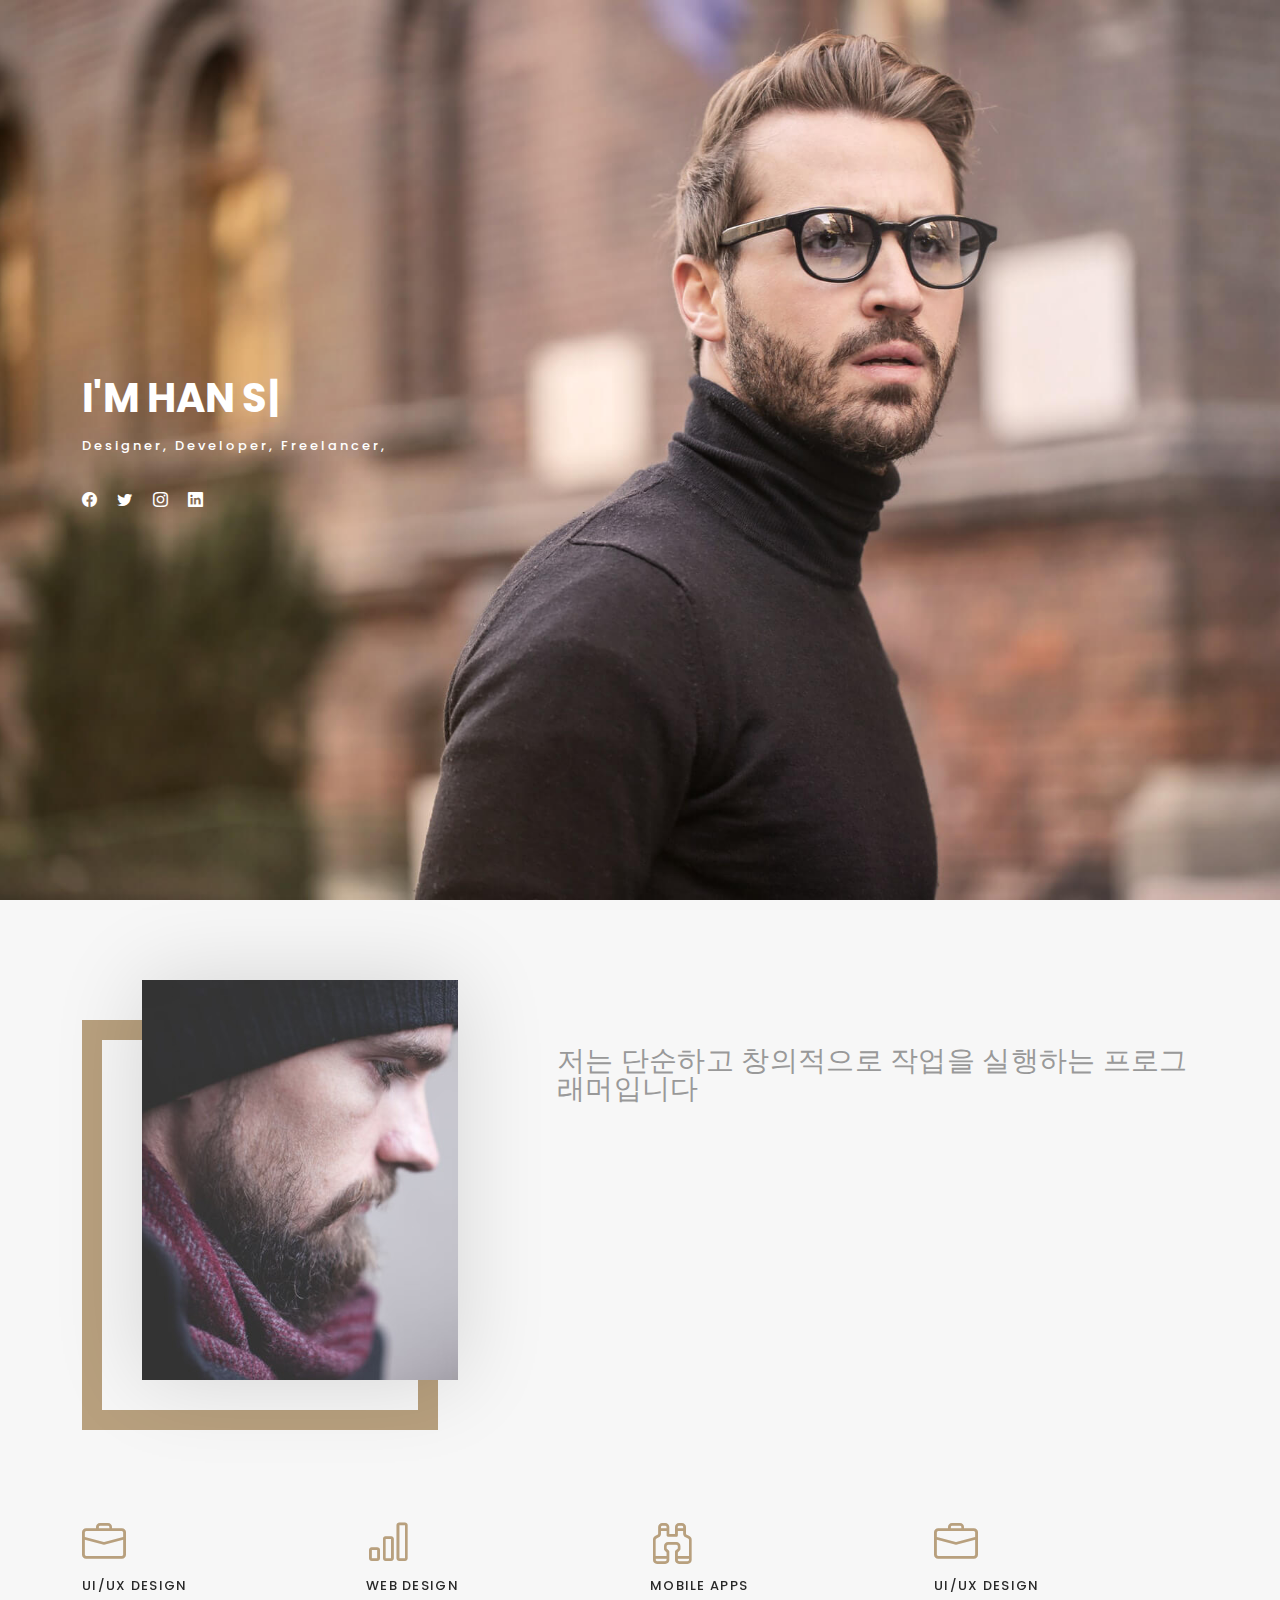
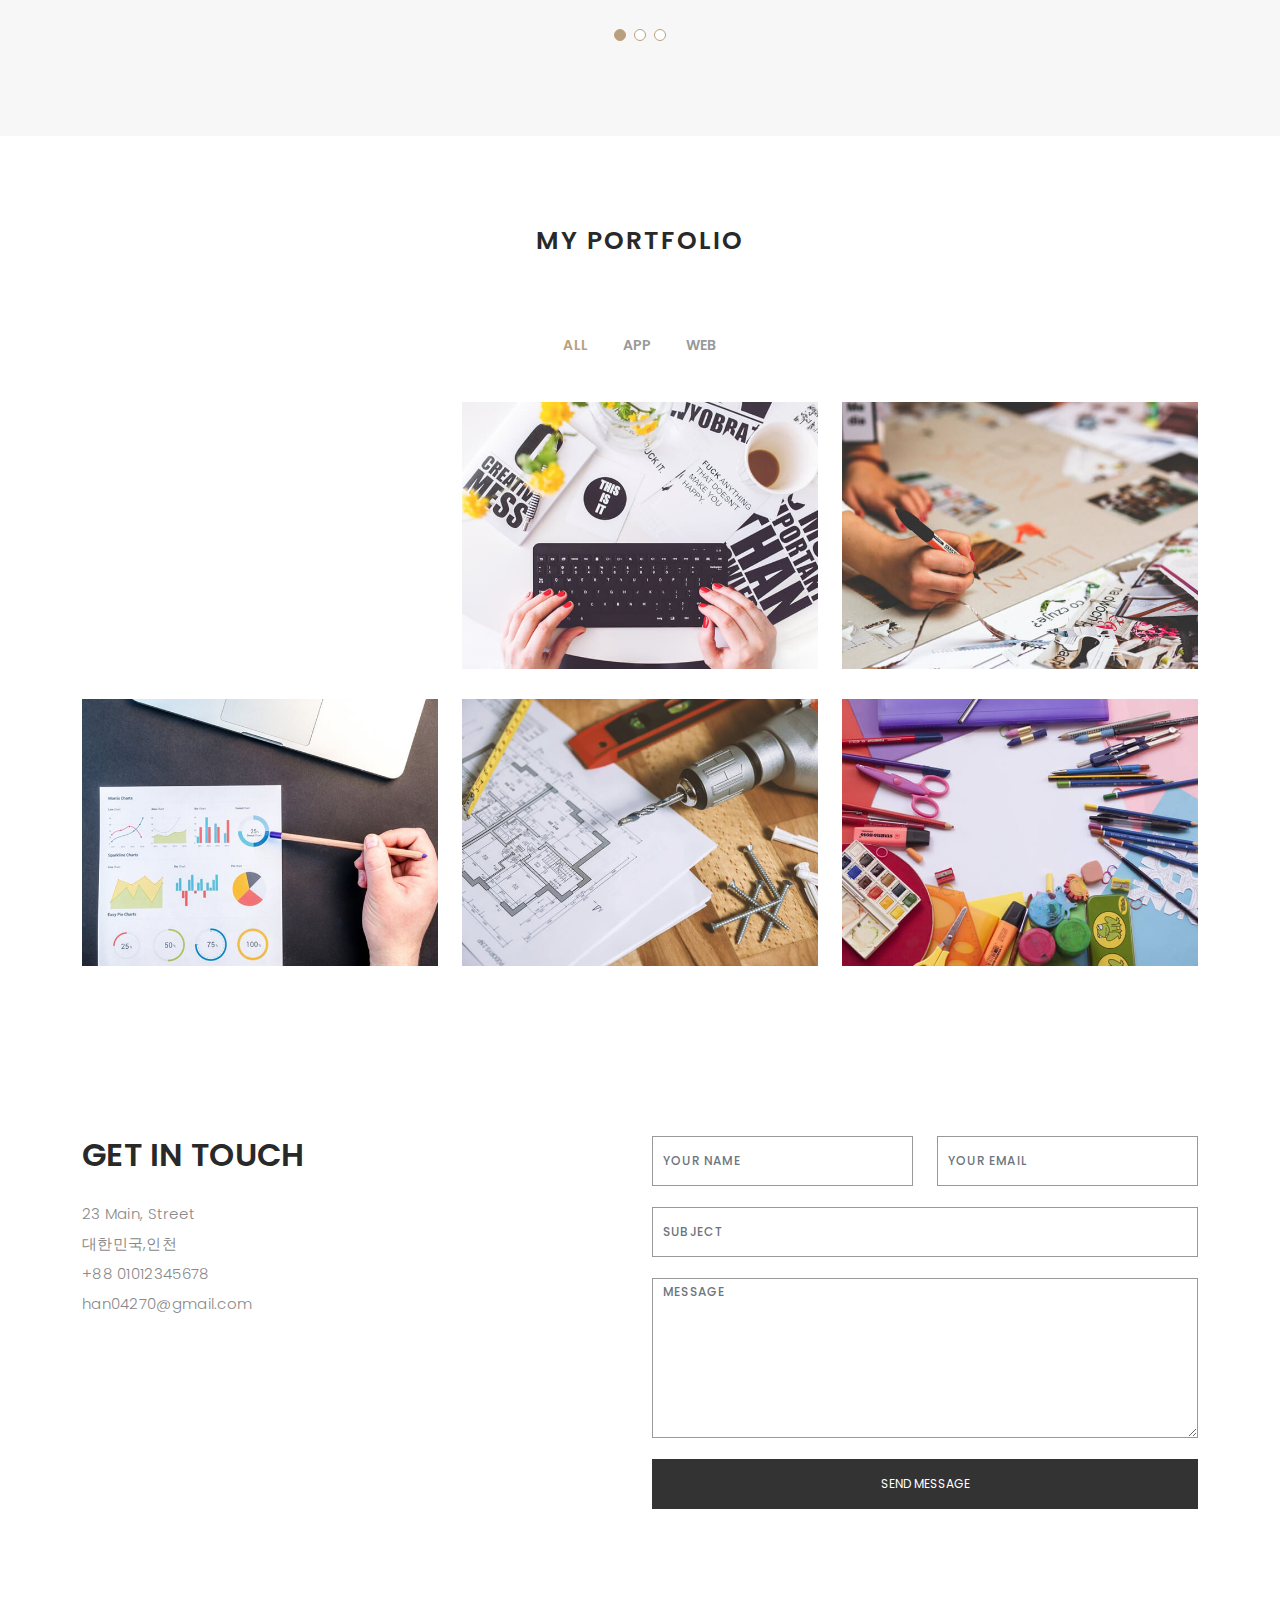
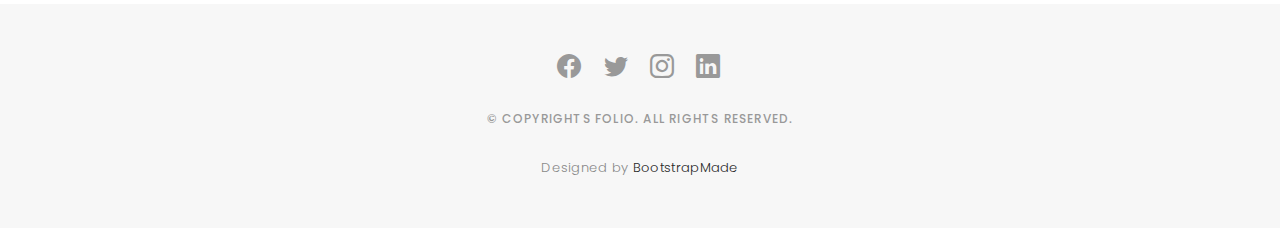
==== index.html @ b5db4516 "0512" ====
<!DOCTYPE html>
<html lang="en">

<head>
  <meta charset="utf-8">
  <meta content="width=device-width, initial-scale=1.0" name="viewport">

  <title>Folio Bootstrap Template - Index</title>
  <meta content="" name="description">
  <meta content="" name="keywords">

  <!-- Favicons -->
  <link href="assets/img/favicon.png" rel="icon">
  <link href="assets/img/apple-touch-icon.png" rel="apple-touch-icon">

  <!-- Google Fonts -->
  <link href="https://fonts.googleapis.com/css?family=Poppins:300,300i,400,400i,500,500i,600,600i,700,700i|Playfair+Display:400,400i,500,500i,600,600i,700,700i,900,900i" rel="stylesheet">

  <!-- Vendor CSS Files -->
  <link href="assets/vendor/bootstrap/css/bootstrap.min.css" rel="stylesheet">
  <link href="assets/vendor/bootstrap-icons/bootstrap-icons.css" rel="stylesheet">
  <link href="assets/vendor/boxicons/css/boxicons.min.css" rel="stylesheet">
  <link href="assets/vendor/glightbox/css/glightbox.min.css" rel="stylesheet">
  <link href="assets/vendor/swiper/swiper-bundle.min.css" rel="stylesheet">

  <!-- Template Main CSS File -->
  <link href="assets/css/style.css" rel="stylesheet">

  <!-- =======================================================
  * Template Name: Folio - v4.7.0
  * Template URL: https://bootstrapmade.com/folio-bootstrap-portfolio-template/
  * Author: BootstrapMade.com
  * License: https://bootstrapmade.com/license/
  ======================================================== -->
</head>

<body>

  <!-- ======= Header ======= -->
  <header id="header" class="fixed-top ">
    <div class="container d-flex align-items-center justify-content-between">

      <a href="index.html" class="logo"><img src="assets/img/logo.png" alt="" class="img-fluid"></a>
      <!-- Uncomment below if you prefer to use an text logo -->
      <!-- <h1 class="logo"><a href="index.html">Folio</a></h1> -->

      <nav id="navbar" class="navbar">
        <ul>
          <li><a class="nav-link scrollto active" href="#hero">Home</a></li>
          <li><a class="nav-link scrollto" href="#about">About</a></li>
          <li><a class="nav-link  scrollto" href="#portfolio">Portfolio</a></li>
          <li class="dropdown"><a href="#"><span>Drop Down</span> <i class="bi bi-chevron-down"></i></a>
            <ul>
              <li><a href="#">Drop Down 1</a></li>
              <li class="dropdown"><a href="#"><span>Deep Drop Down</span> <i class="bi bi-chevron-right"></i></a>
                <ul>
                  <li><a href="#">Deep Drop Down 1</a></li>
                  <li><a href="#">Deep Drop Down 2</a></li>
                  <li><a href="#">Deep Drop Down 3</a></li>
                  <li><a href="#">Deep Drop Down 4</a></li>
                  <li><a href="#">Deep Drop Down 5</a></li>
                </ul>
              </li>
              <li><a href="#">Drop Down 2</a></li>
              <li><a href="#">Drop Down 3</a></li>
              <li><a href="#">Drop Down 4</a></li>
            </ul>
          </li>
          <li><a class="nav-link scrollto" href="#contact">Contact</a></li>
        </ul>
        <i class="bi bi-list mobile-nav-toggle"></i>
      </nav><!-- .navbar -->

    </div>
  </header><!-- End Header -->

  <!-- ======= Hero Section ======= -->
  <div id="hero" class="home">

    <div class="container">
      <div class="hero-content">
        <h1>I'm <span class="typed" data-typed-items="Han SeungJin, Designer, Developer, Freelancer,"></span></h1>
        <p>Designer, Developer, Freelancer,</p>

        <ul class="list-unstyled list-social">
          <li><a href="#"><i class="bi bi-facebook"></i></a></li>
          <li><a href="#"><i class="bi bi-twitter"></i></a></li>
          <li><a href="#"><i class="bi bi-instagram"></i></a></li>
          <li><a href="#"><i class="bi bi-linkedin"></i></a></li>
        </ul>
      </div>
    </div>
  </div><!-- End Hero -->

  <main id="main">

    <!-- ======= About Section ======= -->
    <div id="about" class="paddsection">
      <div class="container">
        <div class="row justify-content-between">

          <div class="col-lg-4 ">
            <div class="div-img-bg">
              <div class="about-img">
                <img src="assets/img/me.jpg" class="img-responsive" alt="me">
              </div>
            </div>
          </div>

          <div class="col-lg-7">
            <div class="about-descr">

              <p class="p-heading">저는 단순하고 창의적으로 작업을 실행하는 프로그래머입니다 </p>


            </div>

          </div>
        </div>
      </div>
    </div><!-- End About Section -->

    <!-- ======= Services Section ======= -->
    <div id="services">
      <div class="container">

        <div class="services-slider swiper" data-aos="fade-up" data-aos-delay="100">
          <div class="swiper-wrapper">

            <div class="swiper-slide">
              <div class="services-block">
                <i class="bi bi-briefcase"></i>
                <span>UI/UX DESIGN</span>
                <p class="separator"></p>
              </div>
            </div><!-- End testimonial item -->

            <div class="swiper-slide">
              <div class="services-block">
                <i class="bi bi-bar-chart"></i>
                <span>WEB DESIGN</span>
                <p class="separator"> </p>
              </div>
            </div><!-- End testimonial item -->

            <div class="swiper-slide">
              <div class="services-block">
                <i class="bi bi-binoculars"></i>
                <span>MOBILE APPS</span>
                <p class="separator"></p>
              </div>
            </div><!-- End testimonial item -->

          </div>
          <div class="swiper-pagination"></div>
        </div>

      </div>

    </div><!-- End Services Section -->

    <!-- ======= Portfolio Section ======= -->
    <div id="portfolio" class="paddsection">

      <div class="container">
        <div class="section-title text-center">
          <h2>My Portfolio</h2>
        </div>
      </div>

      <div class="container">

        <div class="row">
          <div class="col-lg-12 d-flex justify-content-center">
            <ul id="portfolio-flters">
              <li data-filter="*" class="filter-active">All</li>
              <li data-filter=".filter-app">App</li>
              <li data-filter=".filter-web">Web</li>
            </ul>
          </div>
        </div>

        <div class="row portfolio-container">

          <div class="col-lg-4 col-md-6 portfolio-item filter-app">
            <img src="assets/img/portfolio/p" class="img-fluid" alt="">
            <div class="portfolio-info">
              <h4>App 1</h4>
              <p>App</p>
              <a href="assets/img/portfolio/portfolio-1.jpg" data-gallery="portfolioGallery" class="portfolio-lightbox preview-link" title="App 1"><i class="bx bx-plus"></i></a>
              <a href="portfolio-details.html" class="details-link" title="More Details"><i class="bx bx-link"></i></a>
            </div>
          </div>

          <div class="col-lg-4 col-md-6 portfolio-item filter-web">
            <img src="assets/img/portfolio/portfolio-2.jpg" class="img-fluid" alt="">
            <div class="portfolio-info">
              <h4>Web 3</h4>
              <p>Web</p>
              <a href="assets/img/portfolio/portfolio-2.jpg" data-gallery="portfolioGallery" class="portfolio-lightbox preview-link" title="Web 3"><i class="bx bx-plus"></i></a>
              <a href="portfolio-details.html" class="details-link" title="More Details"><i class="bx bx-link"></i></a>
            </div>
          </div>

          <div class="col-lg-4 col-md-6 portfolio-item filter-app">
            <img src="assets/img/portfolio/portfolio-3.jpg" class="img-fluid" alt="">
            <div class="portfolio-info">
              <h4>App 2</h4>
              <p>App</p>
              <a href="assets/img/portfolio/portfolio-3.jpg" data-gallery="portfolioGallery" class="portfolio-lightbox preview-link" title="App 2"><i class="bx bx-plus"></i></a>
              <a href="portfolio-details.html" class="details-link" title="More Details"><i class="bx bx-link"></i></a>
            </div>
          </div>

          <div class="col-lg-4 col-md-6 portfolio-item filter-card">
            <img src="assets/img/portfolio/portfolio-4.jpg" class="img-fluid" alt="">
            <div class="portfolio-info">
              <h4>Card 2</h4>
              <p>Card</p>
              <a href="assets/img/portfolio/portfolio-4.jpg" data-gallery="portfolioGallery" class="portfolio-lightbox preview-link" title="Card 2"><i class="bx bx-plus"></i></a>
              <a href="portfolio-details.html" class="details-link" title="More Details"><i class="bx bx-link"></i></a>
            </div>
          </div>

          <div class="col-lg-4 col-md-6 portfolio-item filter-web">
            <img src="assets/img/portfolio/portfolio-5.jpg" class="img-fluid" alt="">
            <div class="portfolio-info">
              <h4>Web 2</h4>
              <p>Web</p>
              <a href="assets/img/portfolio/portfolio-5.jpg" data-gallery="portfolioGallery" class="portfolio-lightbox preview-link" title="Web 2"><i class="bx bx-plus"></i></a>
              <a href="portfolio-details.html" class="details-link" title="More Details"><i class="bx bx-link"></i></a>
            </div>
          </div>

          <div class="col-lg-4 col-md-6 portfolio-item filter-app">
            <img src="assets/img/portfolio/portfolio-6.jpg" class="img-fluid" alt="">
            <div class="portfolio-info">
              <h4>App 3</h4>
              <p>App</p>
              <a href="assets/img/portfolio/portfolio-6.jpg" data-gallery="portfolioGallery" class="portfolio-lightbox preview-link" title="App 3"><i class="bx bx-plus"></i></a>
              <a href="portfolio-details.html" class="details-link" title="More Details"><i class="bx bx-link"></i></a>
            </div>
          </div>

        </div>

      </div>

    </div><!-- End Portfolio Section -->
    <!-- ======= Contact Section ======= -->
    <div id="contact" class="paddsection">
      <div class="container">
        <div class="contact-block1">
          <div class="row">

            <div class="col-lg-6">
              <div class="contact-contact">

                <h2 class="mb-30">GET IN TOUCH</h2>

                <ul class="contact-details">
                  <li><span>23 Main, Street</span></li>
                  <li><span>대한민국,인천</span></li>
                  <li><span>+88 01012345678</span></li>
                  <li><span>han04270@gmail.com</span></li>
                </ul>

              </div>
            </div>

            <div class="col-lg-6">
              <form action="forms/contact.php" method="post" role="form" class="php-email-form">
                <div class="row gy-3">

                  <div class="col-lg-6">
                    <div class="form-group contact-block1">
                      <input type="text" name="name" class="form-control" id="name" placeholder="Your Name" required>
                    </div>
                  </div>

                  <div class="col-lg-6">
                    <div class="form-group">
                      <input type="email" class="form-control" name="email" id="email" placeholder="Your Email" required>
                    </div>
                  </div>

                  <div class="col-lg-12">
                    <div class="form-group">
                      <input type="text" class="form-control" name="subject" id="subject" placeholder="Subject" required>
                    </div>
                  </div>

                  <div class="col-lg-12">
                    <div class="form-group">
                      <textarea class="form-control" name="message" placeholder="Message" required></textarea>
                    </div>
                  </div>

                  <div class="col-lg-12">
                    <div class="loading">Loading</div>
                    <div class="error-message"></div>
                    <div class="sent-message">Your message has been sent. Thank you!</div>
                  </div>

                  <div class="mt-0">
                    <input type="submit" class="btn btn-defeault btn-send" value="Send message">
                  </div>

                </div>
              </form>
            </div>
          </div>
        </div>
      </div>
    </div><!-- End Contact Section -->

  </main><!-- End #main -->

  <!-- ======= Footer ======= -->
  <div id="footer" class="text-center">
    <div class="container">
      <div class="socials-media text-center">

        <ul class="list-unstyled">
          <li><a href="#"><i class="bi bi-facebook"></i></a></li>
          <li><a href="#"><i class="bi bi-twitter"></i></a></li>
          <li><a href="#"><i class="bi bi-instagram"></i></a></li>
          <li><a href="#"><i class="bi bi-linkedin"></i></a></li>
        </ul>

      </div>

      <p>&copy; Copyrights Folio. All rights reserved.</p>

      <div class="credits">
        <!--
        All the links in the footer should remain intact.
        You can delete the links only if you purchased the pro version.
        Licensing information: https://bootstrapmade.com/license/
        Purchase the pro version with working PHP/AJAX contact form: https://bootstrapmade.com/buy/?theme=Folio
      -->
        Designed by <a href="https://bootstrapmade.com/">BootstrapMade</a>
      </div>

    </div>
  </div><!-- End Footer -->

  <a href="#" class="back-to-top d-flex align-items-center justify-content-center"><i class="bi bi-arrow-up-short"></i></a>

  <!-- Vendor JS Files -->
  <script src="assets/vendor/bootstrap/js/bootstrap.bundle.min.js"></script>
  <script src="assets/vendor/glightbox/js/glightbox.min.js"></script>
  <script src="assets/vendor/isotope-layout/isotope.pkgd.min.js"></script>
  <script src="assets/vendor/swiper/swiper-bundle.min.js"></script>
  <script src="assets/vendor/typed.js/typed.min.js"></script>
  <script src="assets/vendor/php-email-form/validate.js"></script>

  <!-- Template Main JS File -->
  <script src="assets/js/main.js"></script>

</body>

</html>
---- assets/css/style.css ----
/**
* Template Name: Folio - v4.7.0
* Template URL: https://bootstrapmade.com/folio-bootstrap-portfolio-template/
* Author: BootstrapMade.com
* License: https://bootstrapmade.com/license/
*/

/*--------------------------------------------------------------
# General
--------------------------------------------------------------*/
body {
  background: #ffffff;
  color: #898989;
  font-family: "Poppins", helvetica;
  font-size: 15px;
  font-weight: 300;
  line-height: 20px;
  letter-spacing: 0.02em;
  overflow-x: hidden;
  margin: 0 auto;
  padding: 0;
  box-sizing: border-box;
}

h1, h2, h3, h4, h5, h6 {
  margin: 0;
}

h2 {
  color: #292929;
  font-weight: 600;
}

h4 {
  color: #292929;
  font-size: 14px;
  font-weight: 600;
}

a {
  color: #292929;
  text-decoration: none !important;
  transition: all 0.5s ease-in-out 0s;
}

a:hover {
  transition: all 0.5s ease-in-out 0s;
}

p {
  margin: 25px 0;
  padding: 0;
  font-size: 15px;
  color: #999999;
  line-height: 28px;
}

::-moz-selection {
  background: #b8a07e;
  color: #fff;
}

::selection {
  background: #b8a07e;
  color: #fff;
}

.btn {
  background: #333;
  border: medium none;
  border-radius: 0;
  color: #fff;
  font-size: 12px;
  height: 50px;
  line-height: 50px;
  padding: 0 30px;
  text-transform: uppercase;
}

.btn:hover, .btn:focus {
  color: #fff;
}

.padDiv {
  padding: 30px 20px;
}

.section-title {
  margin-bottom: 70px;
}

.section-title h2 {
  font-size: 25px;
  letter-spacing: 2px;
  text-transform: uppercase;
}

.form-control {
  background-color: transparent;
  border: 1px solid #999;
  border-radius: 0;
  color: #999999;
  font-size: 12px;
  font-weight: 500;
  height: 50px;
  letter-spacing: 0.1em;
  padding-left: 10px;
  margin: 0 0 25px 0;
  line-height: 14px;
  text-transform: uppercase;
}

.form-control:focus {
  box-shadow: none;
  outline: 0 none;
}

.paddsection {
  padding-top: 90px;
  padding-bottom: 90px;
}

.paddsections {
  padding-top: 90px;
  padding-bottom: 90px !important;
}

.hvr-shutter-in-horizontal::before {
  background: #333;
}

.hvr-shutter-in-horizontal:hover {
  background: #b8a07e;
}

.mb-30 {
  margin-bottom: 30px;
}

.main-content {
  padding-top: 140px;
}

/*--------------------------------------------------------------
# Back to top button
--------------------------------------------------------------*/
.back-to-top {
  position: fixed;
  visibility: hidden;
  opacity: 0;
  right: 15px;
  bottom: 15px;
  z-index: 996;
  background: #b8a07e;
  width: 40px;
  height: 40px;
  border-radius: 4px;
  transition: all 0.4s;
}
.back-to-top i {
  font-size: 28px;
  color: #fff;
  line-height: 0;
}
.back-to-top:hover {
  background: #c6b398;
  color: #fff;
}
.back-to-top.active {
  visibility: visible;
  opacity: 1;
}

/*--------------------------------------------------------------
# Header
--------------------------------------------------------------*/
#header {
  transition: all 0.5s;
  z-index: 997;
  padding: 15px 0;
  background-color: #fff;
  top: -100%;
  box-shadow: 0px 2px 25px rgba(0, 0, 0, 0.08);
}
#header.header-scrolled, #header.header-inner-pages {
  top: 0;
}
#header .logo {
  font-size: 30px;
  margin: 0;
  padding: 0;
  line-height: 1;
  font-weight: 600;
  letter-spacing: 1px;
  font-family: "Playfair Display", sans-serif;
  font-style: italic;
}
#header .logo a {
  color: #898989;
}
#header .logo img {
  max-height: 40px;
}
@media (max-width: 992px) {
  #header {
    border: 0;
  }
}

/*--------------------------------------------------------------
# Navigation Menu
--------------------------------------------------------------*/
/**
* Desktop Navigation 
*/
.navbar {
  padding: 0;
}
.navbar ul {
  margin: 0;
  padding: 0;
  display: flex;
  list-style: none;
  align-items: center;
}
.navbar li {
  position: relative;
}
.navbar a, .navbar a:focus {
  display: flex;
  align-items: center;
  justify-content: space-between;
  padding: 10px 0 10px 30px;
  font-family: "Poppins", sans-serif;
  font-size: 14px;
  font-weight: 500;
  color: #7e7d7d;
  white-space: nowrap;
  transition: 0.3s;
}
.navbar a i, .navbar a:focus i {
  font-size: 12px;
  line-height: 0;
  margin-left: 5px;
}
.navbar a:hover, .navbar .active, .navbar .active:focus, .navbar li:hover > a {
  color: #b8a07e;
}
.navbar .dropdown ul {
  display: block;
  position: absolute;
  left: 30px;
  top: calc(100% + 30px);
  margin: 0;
  padding: 10px 0;
  z-index: 99;
  opacity: 0;
  visibility: hidden;
  background: #fff;
  box-shadow: 0px 0px 30px rgba(127, 137, 161, 0.25);
  transition: 0.3s;
}
.navbar .dropdown ul li {
  min-width: 200px;
}
.navbar .dropdown ul a {
  padding: 10px 20px;
  font-weight: 400;
}
.navbar .dropdown ul a i {
  font-size: 12px;
}
.navbar .dropdown ul a:hover, .navbar .dropdown ul .active:hover, .navbar .dropdown ul li:hover > a {
  color: #b8a07e;
}
.navbar .dropdown:hover > ul {
  opacity: 1;
  top: 100%;
  visibility: visible;
}
.navbar .dropdown .dropdown ul {
  top: 0;
  left: calc(100% - 30px);
  visibility: hidden;
}
.navbar .dropdown .dropdown:hover > ul {
  opacity: 1;
  top: 0;
  left: 100%;
  visibility: visible;
}
@media (max-width: 1366px) {
  .navbar .dropdown .dropdown ul {
    left: -90%;
  }
  .navbar .dropdown .dropdown:hover > ul {
    left: -100%;
  }
}

/**
* Mobile Navigation 
*/
.mobile-nav-toggle {
  color: #4b4a4a;
  font-size: 28px;
  cursor: pointer;
  display: none;
  line-height: 0;
  transition: 0.5s;
}
.mobile-nav-toggle.bi-x {
  color: #fff;
}

@media (max-width: 991px) {
  .mobile-nav-toggle {
    display: block;
  }

  .navbar ul {
    display: none;
  }
}
.navbar-mobile {
  position: fixed;
  overflow: hidden;
  top: 0;
  right: 0;
  left: 0;
  bottom: 0;
  background: rgba(49, 49, 49, 0.9);
  transition: 0.3s;
}
.navbar-mobile .mobile-nav-toggle {
  position: absolute;
  top: 15px;
  right: 15px;
}
.navbar-mobile ul {
  display: block;
  position: absolute;
  top: 55px;
  right: 15px;
  bottom: 15px;
  left: 15px;
  padding: 10px 0;
  border-radius: 10px;
  background-color: #fff;
  overflow-y: auto;
  transition: 0.3s;
}
.navbar-mobile a, .navbar-mobile a:focus {
  padding: 10px 20px;
  font-size: 15px;
  color: #4b4a4a;
}
.navbar-mobile a:hover, .navbar-mobile .active, .navbar-mobile li:hover > a {
  color: #b8a07e;
}
.navbar-mobile .getstarted, .navbar-mobile .getstarted:focus {
  margin: 15px;
}
.navbar-mobile .dropdown ul {
  position: static;
  display: none;
  margin: 10px 20px;
  padding: 10px 0;
  z-index: 99;
  opacity: 1;
  visibility: visible;
  background: #fff;
  box-shadow: 0px 0px 30px rgba(127, 137, 161, 0.25);
}
.navbar-mobile .dropdown ul li {
  min-width: 200px;
}
.navbar-mobile .dropdown ul a {
  padding: 10px 20px;
}
.navbar-mobile .dropdown ul a i {
  font-size: 12px;
}
.navbar-mobile .dropdown ul a:hover, .navbar-mobile .dropdown ul .active:hover, .navbar-mobile .dropdown ul li:hover > a {
  color: #b8a07e;
}
.navbar-mobile .dropdown > .dropdown-active {
  display: block;
}

/*--------------------------------------------------------------
# Hero
--------------------------------------------------------------*/
#hero {
  background: url("../img/home-bg.jpg") repeat scroll center center/cover;
  height: 100vh;
  width: 100%;
}

#hero .hero-content {
  height: 100vh;
  text-align: left;
  width: 100%;
  display: flex;
  justify-content: center;
  flex-direction: column;
}

.hero-content h1 {
  font-size: 40px;
  font-weight: 700;
  margin-bottom: 10px;
  text-transform: uppercase;
  color: #fff;
}

.hero-content p {
  font-size: 13px;
  letter-spacing: 3px;
  margin-top: 0;
  margin-bottom: 30px;
  text-transform: capitalize;
  color: #fff;
  font-weight: 500;
}

.hero-content .list-social li {
  float: left;
  margin-right: 20px;
}

.hero-content .list-social li i {
  color: #fff;
  font-size: 15px;
}

/*--------------------------------------------------------------
# Breadcrumbs
--------------------------------------------------------------*/
.breadcrumbs {
  padding: 120px 0 0 0;
  background-color: white;
  min-height: 40px;
}
@media (max-width: 992px) {
  .breadcrumbs {
    padding-top: 100px;
  }
}
.breadcrumbs h2 {
  font-size: 24px;
  font-weight: 300;
  margin: 0;
}
@media (max-width: 992px) {
  .breadcrumbs h2 {
    margin: 0 0 10px 0;
  }
}
.breadcrumbs ol {
  display: flex;
  flex-wrap: wrap;
  list-style: none;
  padding: 0;
  margin: 0;
  font-size: 14px;
}
.breadcrumbs ol li + li {
  padding-left: 10px;
}
.breadcrumbs ol li + li::before {
  display: inline-block;
  padding-right: 10px;
  color: #6c757d;
  content: "/";
}
@media (max-width: 768px) {
  .breadcrumbs .d-flex {
    display: block !important;
  }
  .breadcrumbs ol {
    display: block;
  }
  .breadcrumbs ol li {
    display: inline-block;
  }
}

/*-----------------------------------------------------------------------------------*/
/*  About
/*-----------------------------------------------------------------------------------*/
#about {
  width: 100%;
  height: auto;
  background: #f7f7f7;
  padding-top: 120px;
}

#about .div-img-bg {
  padding-bottom: 30px;
  border: 20px solid #b8a07e;
}

#about .div-img-bg .about-img img {
  width: 100%;
  box-shadow: 0px 0px 85px 0px rgba(0, 0, 0, 0.14);
  margin-top: -60px;
  margin-left: 40px;
  height: 400px;
  -o-object-fit: cover;
  object-fit: cover;
}

#about .about-descr .p-heading {
  font-family: "Playfair Display", serif;
  font-size: 28px;
  text-align: left;
}

#about .about-descr .separator {
  max-width: 80%;
  margin-bottom: 0;
  text-align: left;
}

/*--------------------------------------------------------------
# Services
--------------------------------------------------------------*/
#services {
  background: #f7f7f7;
  position: relative;
  padding-bottom: 80px;
}

.services-block span {
  margin: 10px 0;
  position: relative;
  font-size: 13px;
  color: #292929;
  letter-spacing: 0.1em;
  font-weight: 500;
  text-transform: uppercase;
  display: block;
}

.services-block .separator {
  margin: 0;
  font-size: 13px;
  line-height: 22px;
}

.services-block i {
  font-size: 44px;
  color: #b8a07e;
  line-height: 44px;
}

.services-slider .swiper-pagination {
  margin-top: 30px;
  position: relative;
}
.services-slider .swiper-pagination .swiper-pagination-bullet {
  width: 12px;
  height: 12px;
  background-color: #fff;
  opacity: 1;
  border: 1px solid #b8a07e;
}
.services-slider .swiper-pagination .swiper-pagination-bullet-active {
  background-color: #b8a07e;
}

/*--------------------------------------------------------------
# Portfolio
--------------------------------------------------------------*/
#portfolio {
  position: relative;
  padding-bottom: 50px;
}
#portfolio #portfolio-flters {
  padding: 0;
  margin: 0 auto 35px auto;
  list-style: none;
  text-align: center;
  border-radius: 50px;
  padding: 2px 15px;
}
#portfolio #portfolio-flters li {
  cursor: pointer;
  display: inline-block;
  padding: 10px 15px 8px 15px;
  font-size: 14px;
  font-weight: 600;
  line-height: 1;
  text-transform: uppercase;
  color: #999999;
  margin-bottom: 5px;
  transition: all 0.3s ease-in-out;
}
#portfolio #portfolio-flters li:hover, #portfolio #portfolio-flters li.filter-active {
  color: #b8a07e;
}
#portfolio #portfolio-flters li:last-child {
  margin-right: 0;
}
#portfolio .portfolio-item {
  margin-bottom: 30px;
}
#portfolio .portfolio-item .portfolio-info {
  opacity: 0;
  position: absolute;
  left: 30px;
  right: 30px;
  bottom: 0;
  z-index: 3;
  transition: all ease-in-out 0.3s;
  background: rgba(255, 255, 255, 0.9);
  padding: 15px;
}
#portfolio .portfolio-item .portfolio-info h4 {
  font-size: 18px;
  color: #666;
  font-weight: 600;
  margin-bottom: 10px;
}
#portfolio .portfolio-item .portfolio-info p {
  color: #999;
  font-size: 14px;
  margin: 0;
  padding: 0;
}
#portfolio .portfolio-item .portfolio-info .preview-link, #portfolio .portfolio-item .portfolio-info .details-link {
  position: absolute;
  right: 40px;
  font-size: 24px;
  top: calc(50% - 18px);
  color: #b8a07e;
}
#portfolio .portfolio-item .portfolio-info .preview-link:hover, #portfolio .portfolio-item .portfolio-info .details-link:hover {
  color: #cab89f;
}
#portfolio .portfolio-item .portfolio-info .details-link {
  right: 10px;
}
#portfolio .portfolio-item:hover .portfolio-info {
  opacity: 1;
  bottom: 20px;
}

/*--------------------------------------------------------------
# Portfolio Details
--------------------------------------------------------------*/
.portfolio-details {
  padding-top: 40px;
}
.portfolio-details .portfolio-details-slider img {
  width: 100%;
}
.portfolio-details .portfolio-details-slider .swiper-pagination {
  margin-top: 20px;
  position: relative;
}
.portfolio-details .portfolio-details-slider .swiper-pagination .swiper-pagination-bullet {
  width: 12px;
  height: 12px;
  background-color: #fff;
  opacity: 1;
  border: 1px solid #b8a07e;
}
.portfolio-details .portfolio-details-slider .swiper-pagination .swiper-pagination-bullet-active {
  background-color: #b8a07e;
}
.portfolio-details .portfolio-info {
  padding: 30px;
  box-shadow: 0px 0 30px rgba(75, 74, 74, 0.08);
}
.portfolio-details .portfolio-info h3 {
  font-size: 22px;
  font-weight: 700;
  margin-bottom: 20px;
  padding-bottom: 20px;
  border-bottom: 1px solid #eee;
}
.portfolio-details .portfolio-info ul {
  list-style: none;
  padding: 0;
  font-size: 15px;
}
.portfolio-details .portfolio-info ul li + li {
  margin-top: 10px;
}
.portfolio-details .portfolio-description {
  padding-top: 30px;
}
.portfolio-details .portfolio-description h2 {
  font-size: 26px;
  font-weight: 700;
  margin-bottom: 20px;
}
.portfolio-details .portfolio-description p {
  padding: 0;
}

/*--------------------------------------------------------------
# Journal
--------------------------------------------------------------*/
#journal, #journal-blog {
  height: auto;
  width: 100%;
  background: #f7f7f7;
  padding-bottom: 60px;
  position: relative;
}

#journal-blog {
  background: #fff;
  padding-bottom: 30px;
}

#journal .journal-block {
  display: inline-block;
  height: auto;
  width: 100%;
}

#journal .journal-block .journal-info {
  position: relative;
}

.journal-block .journal-info img {
  max-width: 100%;
}

.journal-block .journal-info .journal-txt {
  padding: 25px 0px;
  position: relative;
}

.journal-block .journal-info .journal-txt h4 a {
  display: block;
  font-size: 19px;
  line-height: 24px;
  margin: 0 0 13px 0;
  font-weight: 500;
  color: #292929;
  transition: all 0.5s ease-in-out 0s;
}

.journal-block .journal-info .journal-txt h4 a:hover {
  color: #b8a07e;
  transition: all 0.5s ease-in-out 0s;
}

.journal-block .journal-info .journal-txt p {
  margin: 0;
  font-size: 14px;
  line-height: 24px;
}

/*--------------------------------------------------------------
# Journal
--------------------------------------------------------------*/
#contact {
  height: auto;
  width: 100%;
}

.contact-details {
  list-style: none;
  margin: 0;
  padding: 0;
}

.contact-details li {
  padding-bottom: 10px;
}

#contact input, #contact textarea {
  width: 100%;
  margin-bottom: 5px;
}

#contact textarea {
  min-height: 160px;
}

.php-email-form .error-message {
  display: none;
  color: #fff;
  background: #ed3c0d;
  text-align: left;
  padding: 15px;
  margin-bottom: 15px;
  font-weight: 600;
}
.php-email-form .error-message br + br {
  margin-top: 25px;
}
.php-email-form .sent-message {
  display: none;
  color: #fff;
  background: #18d26e;
  text-align: center;
  padding: 15px;
  font-weight: 600;
  margin-bottom: 15px;
}
.php-email-form .loading {
  display: none;
  background: #fff;
  text-align: center;
  padding: 15px;
  margin-bottom: 15px;
}
.php-email-form .loading:before {
  content: "";
  display: inline-block;
  border-radius: 50%;
  width: 24px;
  height: 24px;
  margin: 0 10px -6px 0;
  border: 3px solid #18d26e;
  border-top-color: #eee;
  -webkit-animation: animate-loading 1s linear infinite;
  animation: animate-loading 1s linear infinite;
}

@-webkit-keyframes animate-loading {
  0% {
    transform: rotate(0deg);
  }
  100% {
    transform: rotate(360deg);
  }
}

@keyframes animate-loading {
  0% {
    transform: rotate(0deg);
  }
  100% {
    transform: rotate(360deg);
  }
}
/*--------------------------------------------------------------
# Blog
--------------------------------------------------------------*/
/*  Navbar fixd page */
.subpage-nav {
  display: block !important;
}

/*-----------------------------------------------------------------------------------*/
/*  /* Single page */
/*-----------------------------------------------------------------------------------*/
#journal-blog {
  padding-top: 140px;
}

/* main content */
.main-content {
  background: #f7f7f7;
}

.main-content .container-main {
  display: inline-block;
  width: 100%;
}

.main-content .container-main .block-main {
  margin-bottom: 30px;
  overflow: hidden;
}

.container-main .block-main .content-main {
  background: #fff none repeat scroll 0 0;
  display: inline-block;
  width: 100%;
}

.journal-txt h4 a {
  display: block;
  font-size: 19px;
  line-height: 24px;
  margin: 0 0 13px 0;
  font-weight: 500;
  color: #292929;
  transition: all 0.5s ease-in-out 0s;
}

.journal-txt h4 a:hover {
  color: #b8a07e;
  transition: all 0.5s ease-in-out 0s;
}

.post-meta ul li {
  font-size: 12px;
  font-weight: normal;
  margin-left: 8px;
  margin-right: 8px;
  text-transform: capitalize;
  display: inline-block;
  float: none;
}

.content-main .post-meta a {
  color: #a2a2a2;
  margin-left: 5px;
}

/* Commonts */
.comments {
  background: #fff;
}

.entry-comments h6 {
  margin-right: 10px;
  font-size: 13px;
  letter-spacing: 0.1em;
  font-weight: 500;
}

.entry-comments-item {
  margin-top: 40px;
  padding-bottom: 40px;
  border-bottom: 1px solid #f2f2f2;
}

.entry-comments-avatar {
  position: absolute;
  display: block;
  border-radius: 50%;
  width: 60px;
  height: 60px;
}

.entry-comments-body {
  padding-left: 86px;
}

.entry-comments-author {
  margin-right: 10px;
  font-size: 13px;
  color: #292929;
  letter-spacing: 0.1em;
  font-weight: 500;
}

.rep {
  font-size: 13px;
  color: #292929;
  letter-spacing: 0.1em;
  font-weight: 500;
  text-transform: capitalize;
}

.entry-comments span a {
  font-size: 13px;
  color: #999;
}

.entry-comments-reply {
  padding-left: 10%;
}

/* Commonts form */
.cmt {
  background: #fff;
}

blockquote {
  padding: 40px;
  background-color: #f2f2f2;
  margin: 30px 0;
  border: none;
  border-left: 4px solid #b8a07e;
}

/*--------------------------------------------------------------
# Footer
--------------------------------------------------------------*/
#footer {
  background: #f7f7f7;
  padding-top: 50px;
  padding-bottom: 50px;
}

#footer .socials-media {
  width: 100%;
}

#footer .socials-media ul {
  display: inline-block;
  float: none;
  margin: 0 0 20px 0;
}

#footer .socials-media ul li {
  float: left;
  margin-left: 10px;
  margin-right: 10px;
}

#footer .socials-media ul li a {
  font-size: 24px;
  color: #999;
  letter-spacing: 0.1em;
  font-weight: 500;
  background: transparent;
  text-transform: uppercase;
  transition: all 0.5s ease-in-out 0s;
}

#footer .socials-media ul li a:hover {
  color: #b8a07e;
  transition: all 0.5s ease-in-out 0s;
}

#footer p {
  font-size: 12px;
  letter-spacing: 0.1em;
  font-weight: 500;
  margin-top: 0;
  text-transform: uppercase;
}

.credits {
  font-size: 13px;
}

/** Width between 1200x to 0
 *  ~~~~~~~~~~~~~~~~~~~~~~~~~~~~~~~~~~~~
 */
/** Width between 992px to 1199px
 *  ~~~~~~~~~~~~~~~~~~~~~~~~~~~~~~~~~~~~
 */
/** Width between 768px to 991px
 *  ~~~~~~~~~~~~~~~~~~~~~~~~~~~~~~~~~~~~
 */
@media (min-width: 768px) and (max-width: 991px) {
  /* Navbar */
  nav {
    padding: 10px 15px;
  }

  .nav-menu {
    margin-top: 40px;
    display: none;
    float: none;
    width: 100%;
  }

  .nav-menu li {
    float: none;
    width: 100%;
    text-align: center;
    border-top: 1px solid #f7f7f7;
    line-height: 45px;
    margin-left: 0;
    padding-top: 10px;
    padding-bottom: 10px;
  }

  .responsive {
    float: right;
    padding-top: 15px;
    display: block;
  }

  /* About */
  .head-info .header-content .cmaster h1 {
    font-size: 32px;
  }

  #about .div-img-bg {
    padding: 0;
  }

  #about .div-img-bg .about-img img {
    margin-top: 0%;
    margin-left: calc(0% - 0px);
  }

  #about .about-descr .p-heading {
    font-size: 20px;
  }

  #about .about-descr .separator {
    max-width: 100%;
    margin-bottom: 0;
  }

  /* portfolio */
  #portfolio .portfolio-list .nav li {
    float: none;
    margin: 20px;
    display: inline-block;
  }

  /* journal */
  #journal .journal-block .journal-info {
    margin-bottom: 30px;
  }

  /* Contact */
  .contact-contact {
    margin-bottom: 30px;
  }

  /* Footer */
  #footer .socials-media ul li {
    margin-right: 0;
    margin-left: 0;
    float: none;
    display: inline-block;
  }
}
/** Width between 767px to 0
 *  ~~~~~~~~~~~~~~~~~~~~~~~~~~~~~~~~~~~~
 */
@media (max-width: 767px) {
  /* Navbar */
  nav {
    padding: 20px 15px;
  }

  .nav-menu {
    margin-top: 40px;
    display: none;
    float: none;
    width: 100%;
  }

  .nav-menu li {
    float: none;
    width: 100%;
    text-align: center;
    border-top: 1px solid #f7f7f7;
    line-height: 45px;
    margin-left: 0;
    padding-top: 10px;
    padding-bottom: 10px;
  }

  .responsive {
    float: right;
    padding-top: 15px;
    display: block;
  }

  /* About */
  .head-info .header-content h1 {
    font-size: 32px;
  }

  #about .div-img-bg {
    padding: 0;
  }

  #about .div-img-bg .about-img img {
    margin-top: 0%;
    margin-left: calc(0% - 0px);
  }

  #about .about-descr .p-heading {
    font-size: 20px;
  }

  #about .about-descr .separator {
    max-width: 100%;
    margin-bottom: 0;
  }

  /* portfolio */
  #portfolio .portfolio-list .nav li {
    float: none;
    margin: 20px;
    display: inline-block;
  }

  /* journal */
  #journal .journal-block .journal-info {
    margin-bottom: 30px;
  }

  /* Contact */
  .contact-contact {
    margin-bottom: 30px;
  }

  /* Footer */
  #footer .socials-media ul li {
    margin-right: 0;
    margin-left: 0;
    float: none;
    display: inline-block;
  }
}
/** Width between 600px to 0
 *  ~~~~~~~~~~~~~~~~~~~~~~~~~~~~~~~~~~~~
 */
@media (max-width: 600px) {
  /* Navbar */
  nav {
    padding: 20px 15px;
  }

  .nav-menu {
    margin-top: 40px;
    display: none;
    float: none;
    width: 100%;
  }

  .nav-menu li {
    float: none;
    width: 100%;
    text-align: center;
    border-top: 1px solid #f7f7f7;
    line-height: 45px;
    margin-left: 0;
    padding-top: 10px;
    padding-bottom: 10px;
  }

  .responsive {
    float: right;
    padding-top: 15px;
    display: block;
  }

  /* About */
  .head-info .header-content h1 {
    font-size: 32px;
  }

  #about .div-img-bg {
    padding: 0;
  }

  #about .div-img-bg .about-img img {
    margin-top: 0%;
    margin-left: calc(0% - 0px);
  }

  #about .about-descr .p-heading {
    font-size: 20px;
  }

  #about .about-descr .separator {
    max-width: 100%;
    margin-bottom: 0;
  }

  /* portfolio */
  #portfolio .portfolio-list .nav li {
    float: none;
    margin: 10px;
    display: inline-block;
  }

  /* journal */
  #journal .journal-block .journal-info {
    margin-bottom: 30px;
  }

  /* Contact */
  .contact-contact {
    margin-bottom: 30px;
  }

  /* Footer */
  #footer .socials-media ul li {
    margin-right: 0;
    margin-left: 0;
    float: none;
    display: inline-block;
  }
}
/** Width between 480px to 0
 *  ~~~~~~~~~~~~~~~~~~~~~~~~~~~~~~~~~~~~
 */
@media (max-width: 480px) {
  /* Navbar */
  nav {
    padding: 20px 15px;
  }

  .nav-menu {
    margin-top: 40px;
    display: none;
    float: none;
    width: 100%;
  }

  .nav-menu li {
    float: none;
    width: 100%;
    text-align: center;
    border-top: 1px solid #f7f7f7;
    line-height: 45px;
    margin-left: 0;
    padding-top: 10px;
    padding-bottom: 10px;
  }

  .responsive {
    float: right;
    padding-top: 15px;
    display: block;
  }

  /* About */
  .head-info .header-content h1 {
    font-size: 32px;
  }

  #about .div-img-bg {
    padding: 0;
  }

  #about .div-img-bg .about-img img {
    margin-top: 0%;
    margin-left: calc(0% - 0px);
  }

  #about .about-descr .p-heading {
    font-size: 20px;
  }

  #about .about-descr .separator {
    max-width: 100%;
    margin-bottom: 0;
  }

  /* portfolio */
  #portfolio .portfolio-list .nav li {
    float: none;
    margin: 20px;
  }

  /* journal */
  #journal .journal-block .journal-info {
    margin-bottom: 30px;
  }

  /* Contact */
  .contact-contact {
    margin-bottom: 30px;
  }

  /* Footer */
  #footer .socials-media ul li {
    margin-right: 0;
    margin-left: 0;
    float: none;
    display: inline-block;
  }
}
/** Width between 320px to 0
 *  ~~~~~~~~~~~~~~~~~~~~~~~~~~~~~~~~~~~~
 */
@media (max-width: 320px) {
  /* Navbar */
  nav {
    padding: 20px 15px;
  }

  .nav-menu {
    margin-top: 40px;
    display: none;
    float: none;
    width: 100%;
  }

  .nav-menu li {
    float: none;
    width: 100%;
    text-align: center;
    border-top: 1px solid #f7f7f7;
    line-height: 45px;
    margin-left: 0;
    padding-top: 10px;
    padding-bottom: 10px;
  }

  .responsive {
    float: right;
    padding-top: 15px;
    display: block;
  }

  /* About */
  .head-info .header-content h1 {
    font-size: 32px;
  }

  #about .div-img-bg {
    padding: 0;
  }

  #about .div-img-bg .about-img img {
    margin-top: 0%;
    margin-left: calc(0% - 0px);
  }

  #about .about-descr .p-heading {
    font-size: 20px;
  }

  #about .about-descr .separator {
    max-width: 100%;
    margin-bottom: 0;
  }

  /* portfolio */
  #portfolio .portfolio-list .nav li {
    float: none;
    margin: 20px;
  }

  /* journal */
  #journal .journal-block .journal-info {
    margin-bottom: 30px;
  }

  /* Contact */
  .contact-contact {
    margin-bottom: 30px;
  }

  /* Footer */
  #footer .socials-media ul li {
    margin-right: 0;
    margin-left: 0;
    float: none;
    display: inline-block;
  }

  /* Single page */
  .entry-comments-body span {
    display: inline-block;
    margin-right: 0;
  }
}
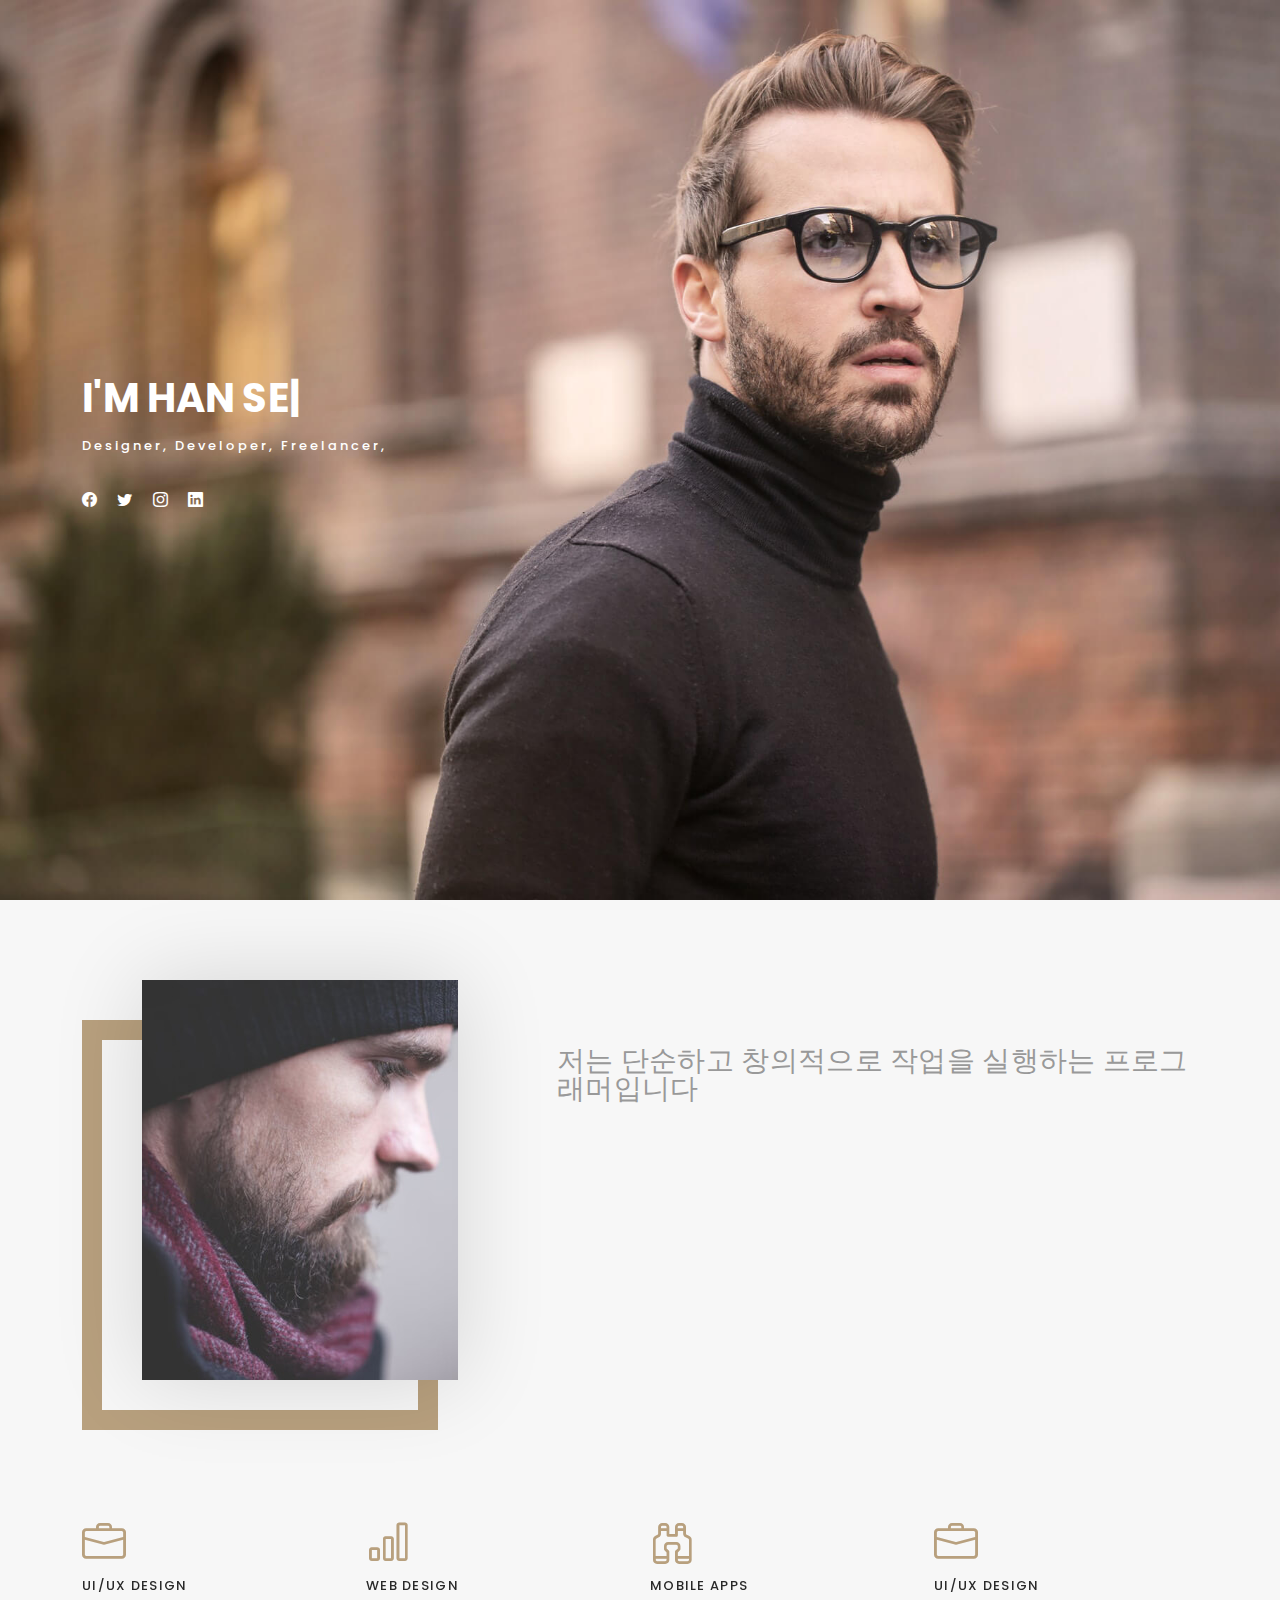
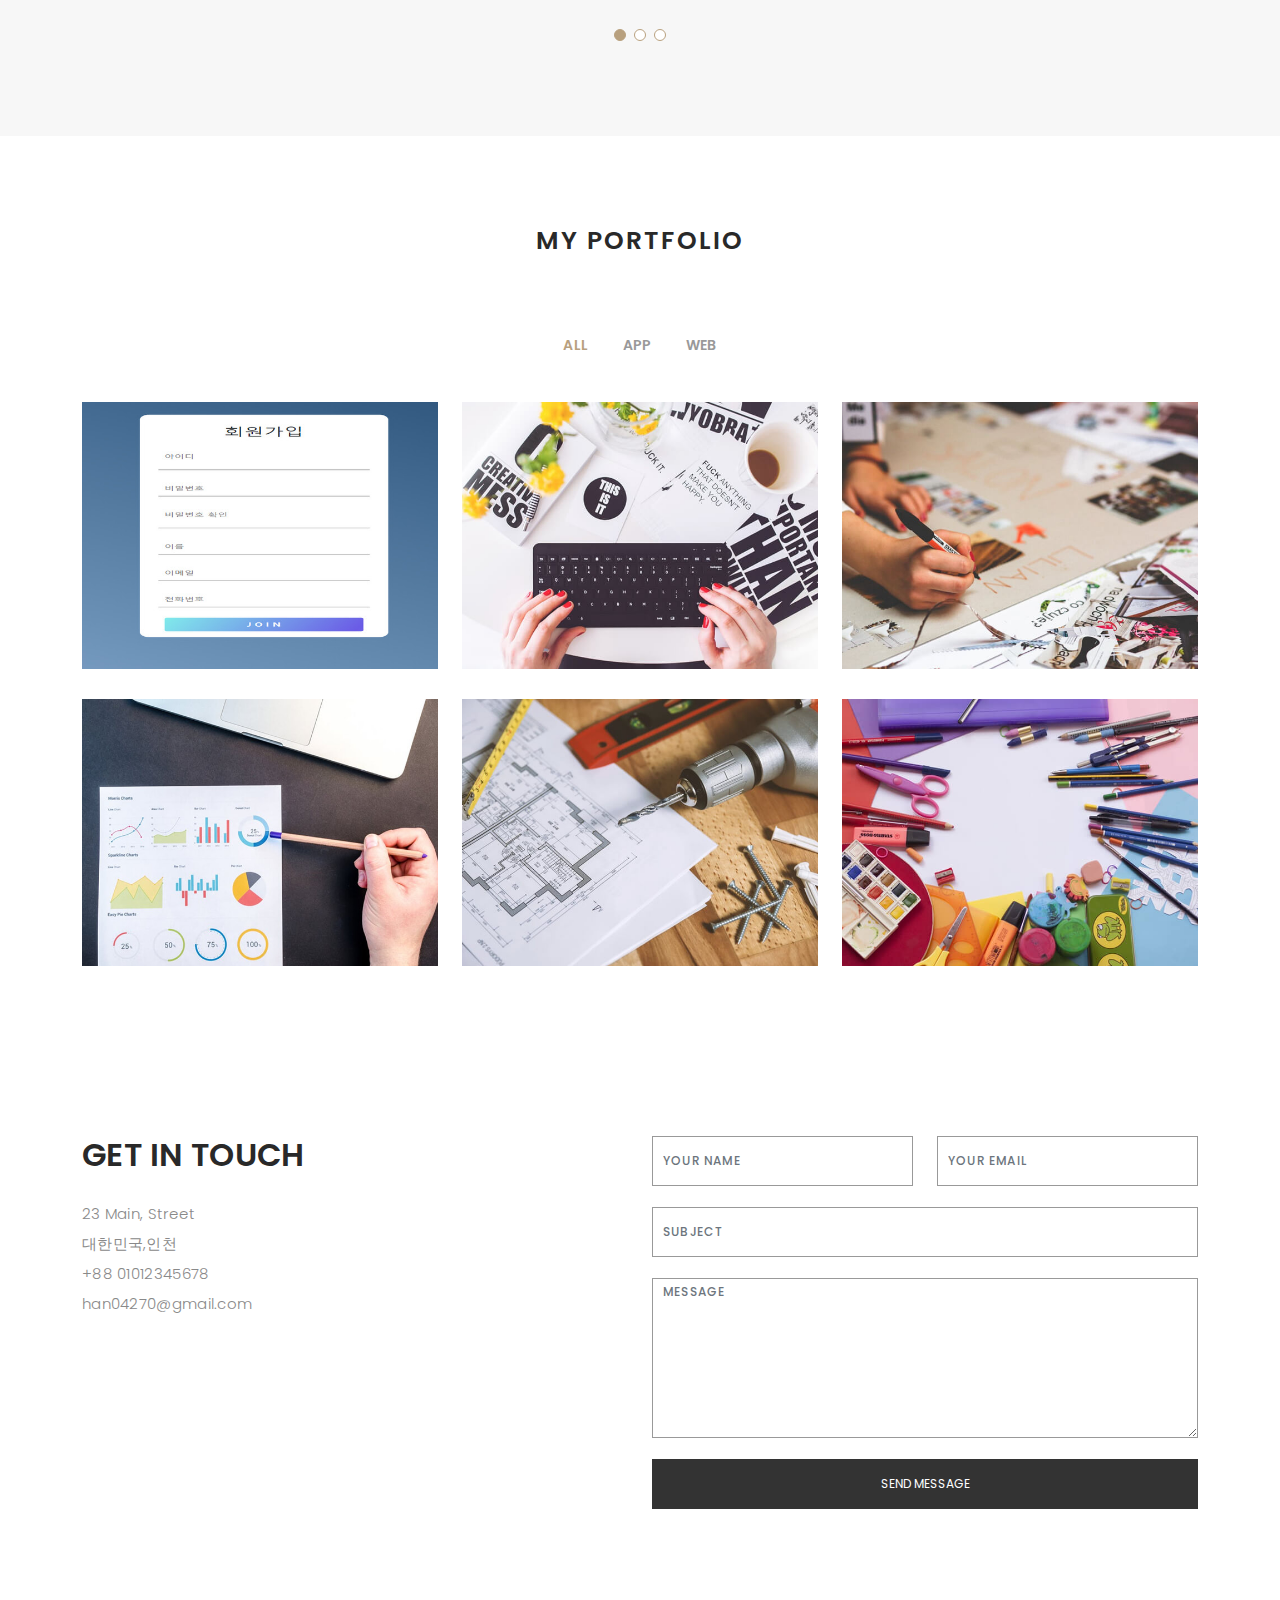
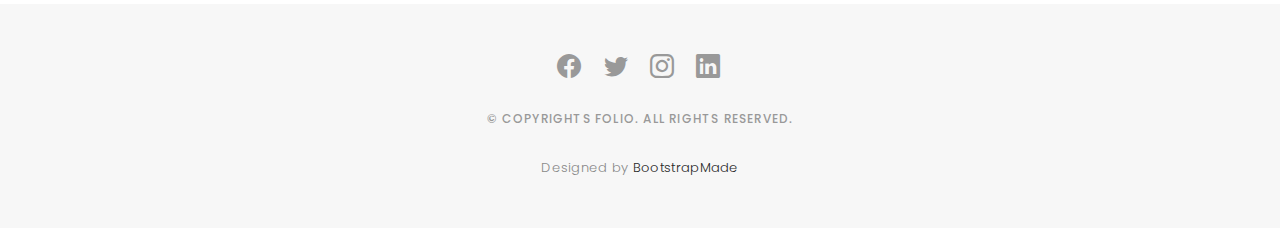
==== commit 164369be: "0512" ====
--- a/index.html
+++ b/index.html
@@ -183,7 +183,7 @@
         <div class="row portfolio-container">
 
           <div class="col-lg-4 col-md-6 portfolio-item filter-app">
-            <img src="assets/img/portfolio/p" class="img-fluid" alt="">
+            <img src="assets/img/portfolio/portfolio-1.jpg" class="img-fluid" alt="">
             <div class="portfolio-info">
               <h4>App 1</h4>
               <p>App</p>
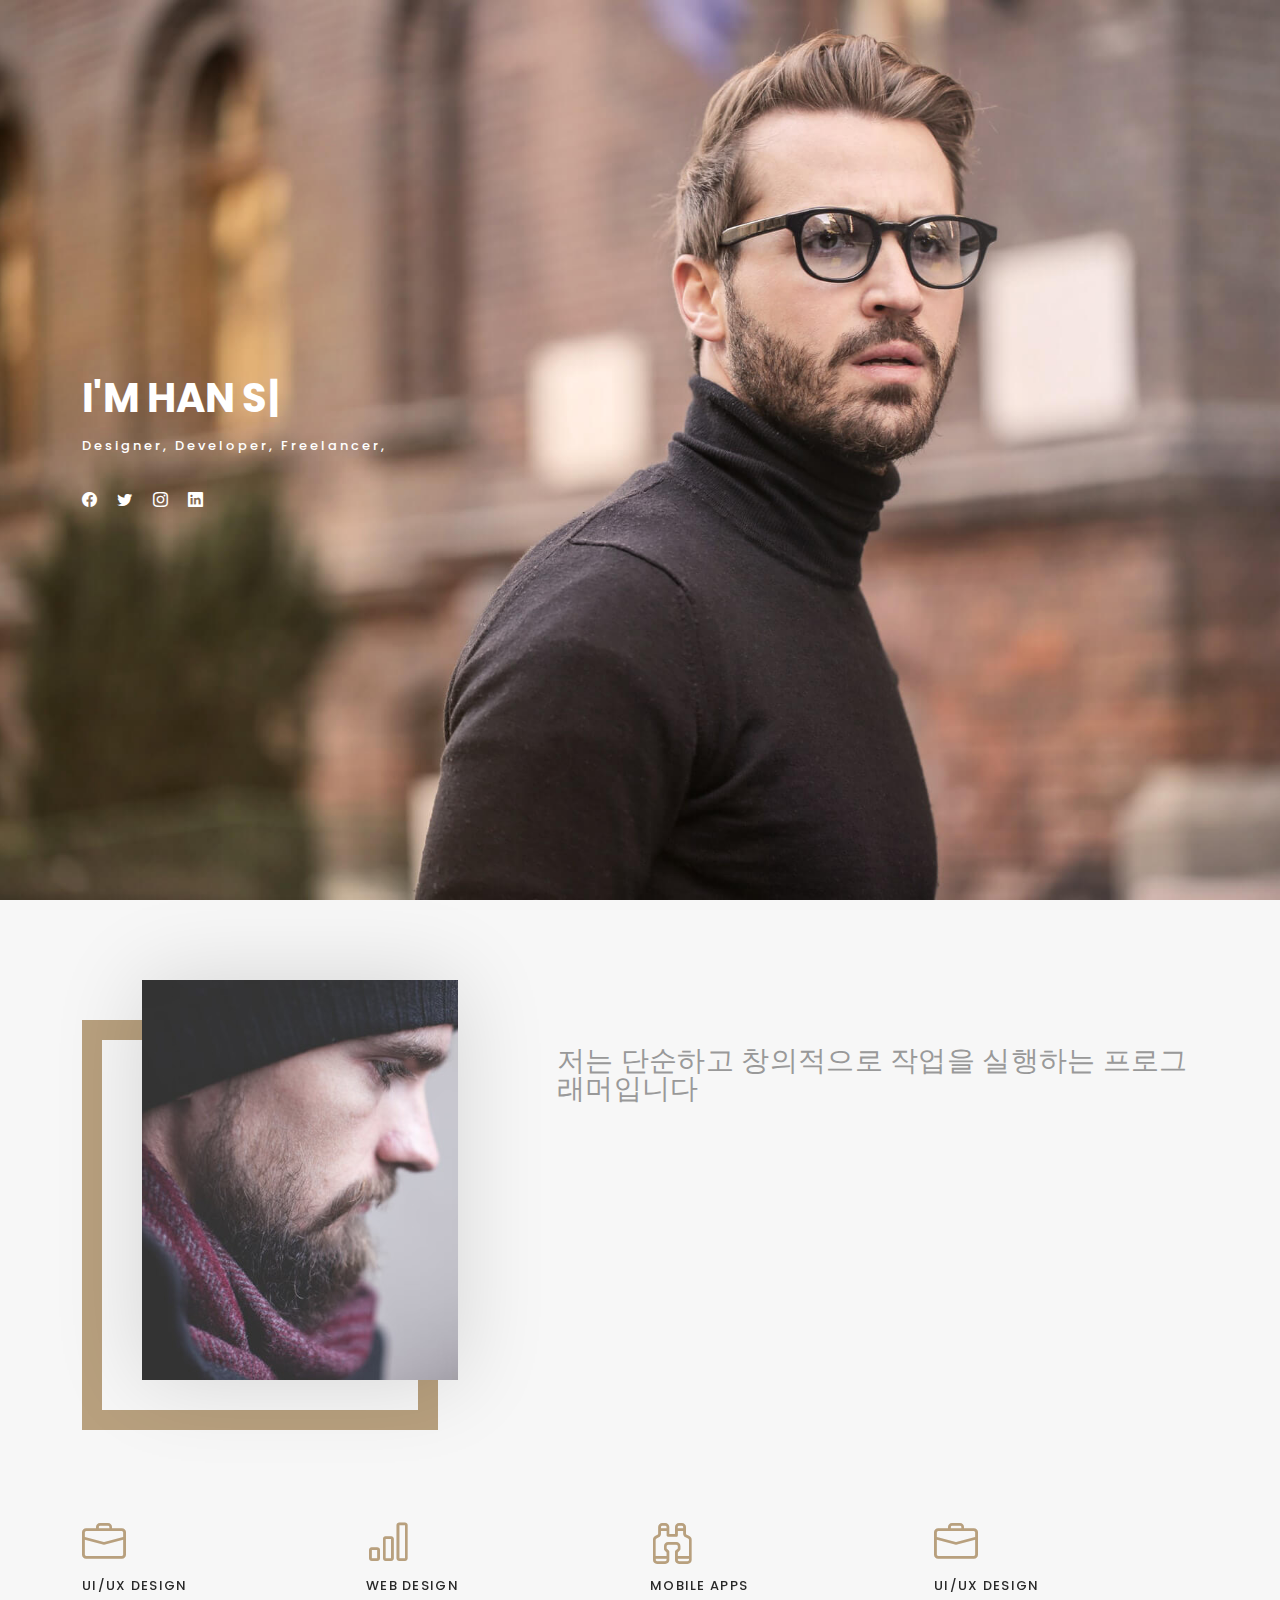
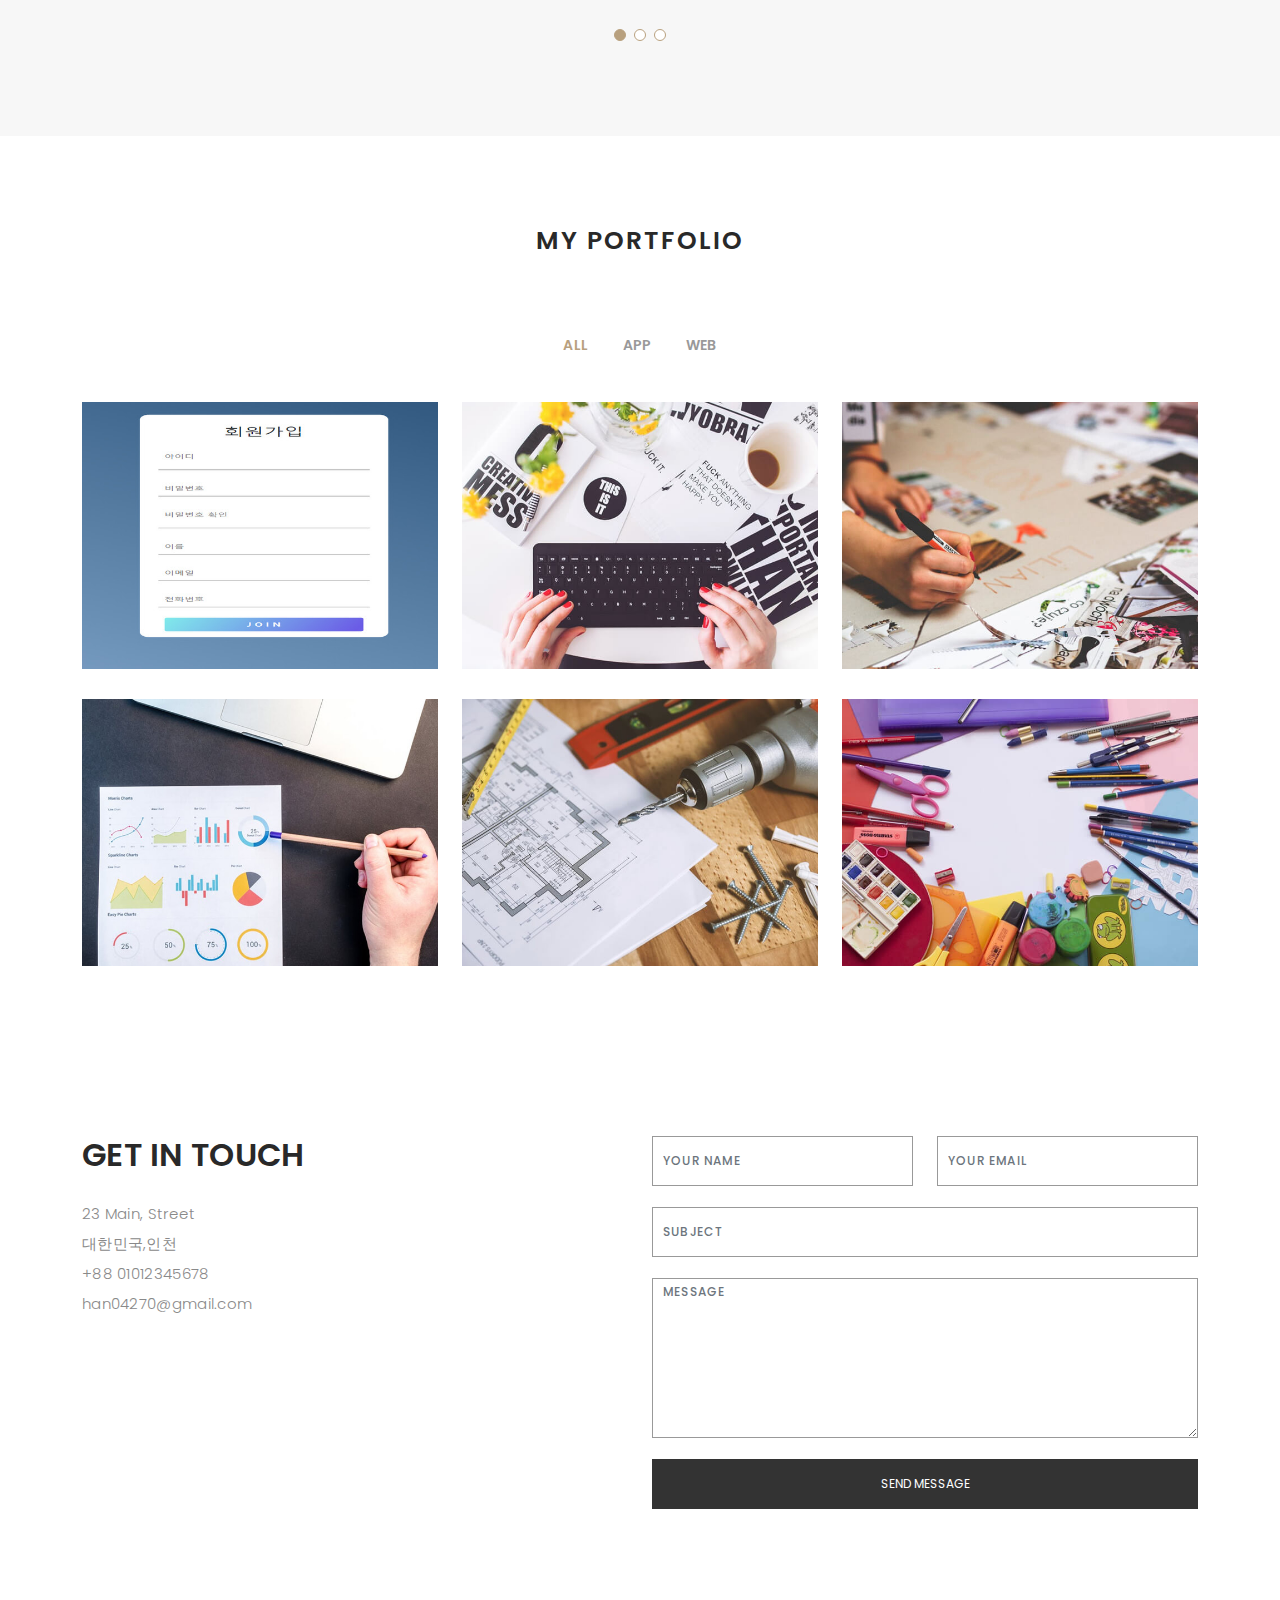
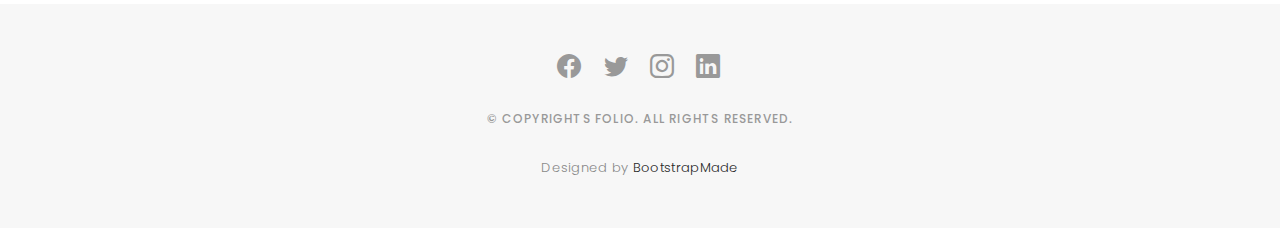
==== commit 7be93d6f: "0512" ====
--- a/index.html
+++ b/index.html
@@ -198,7 +198,7 @@
               <h4>Web 3</h4>
               <p>Web</p>
               <a href="assets/img/portfolio/portfolio-2.jpg" data-gallery="portfolioGallery" class="portfolio-lightbox preview-link" title="Web 3"><i class="bx bx-plus"></i></a>
-              <a href="portfolio-details.html" class="details-link" title="More Details"><i class="bx bx-link"></i></a>
+              <a href="portfolio-details2.html" class="details-link" title="More Details"><i class="bx bx-link"></i></a>
             </div>
           </div>
 
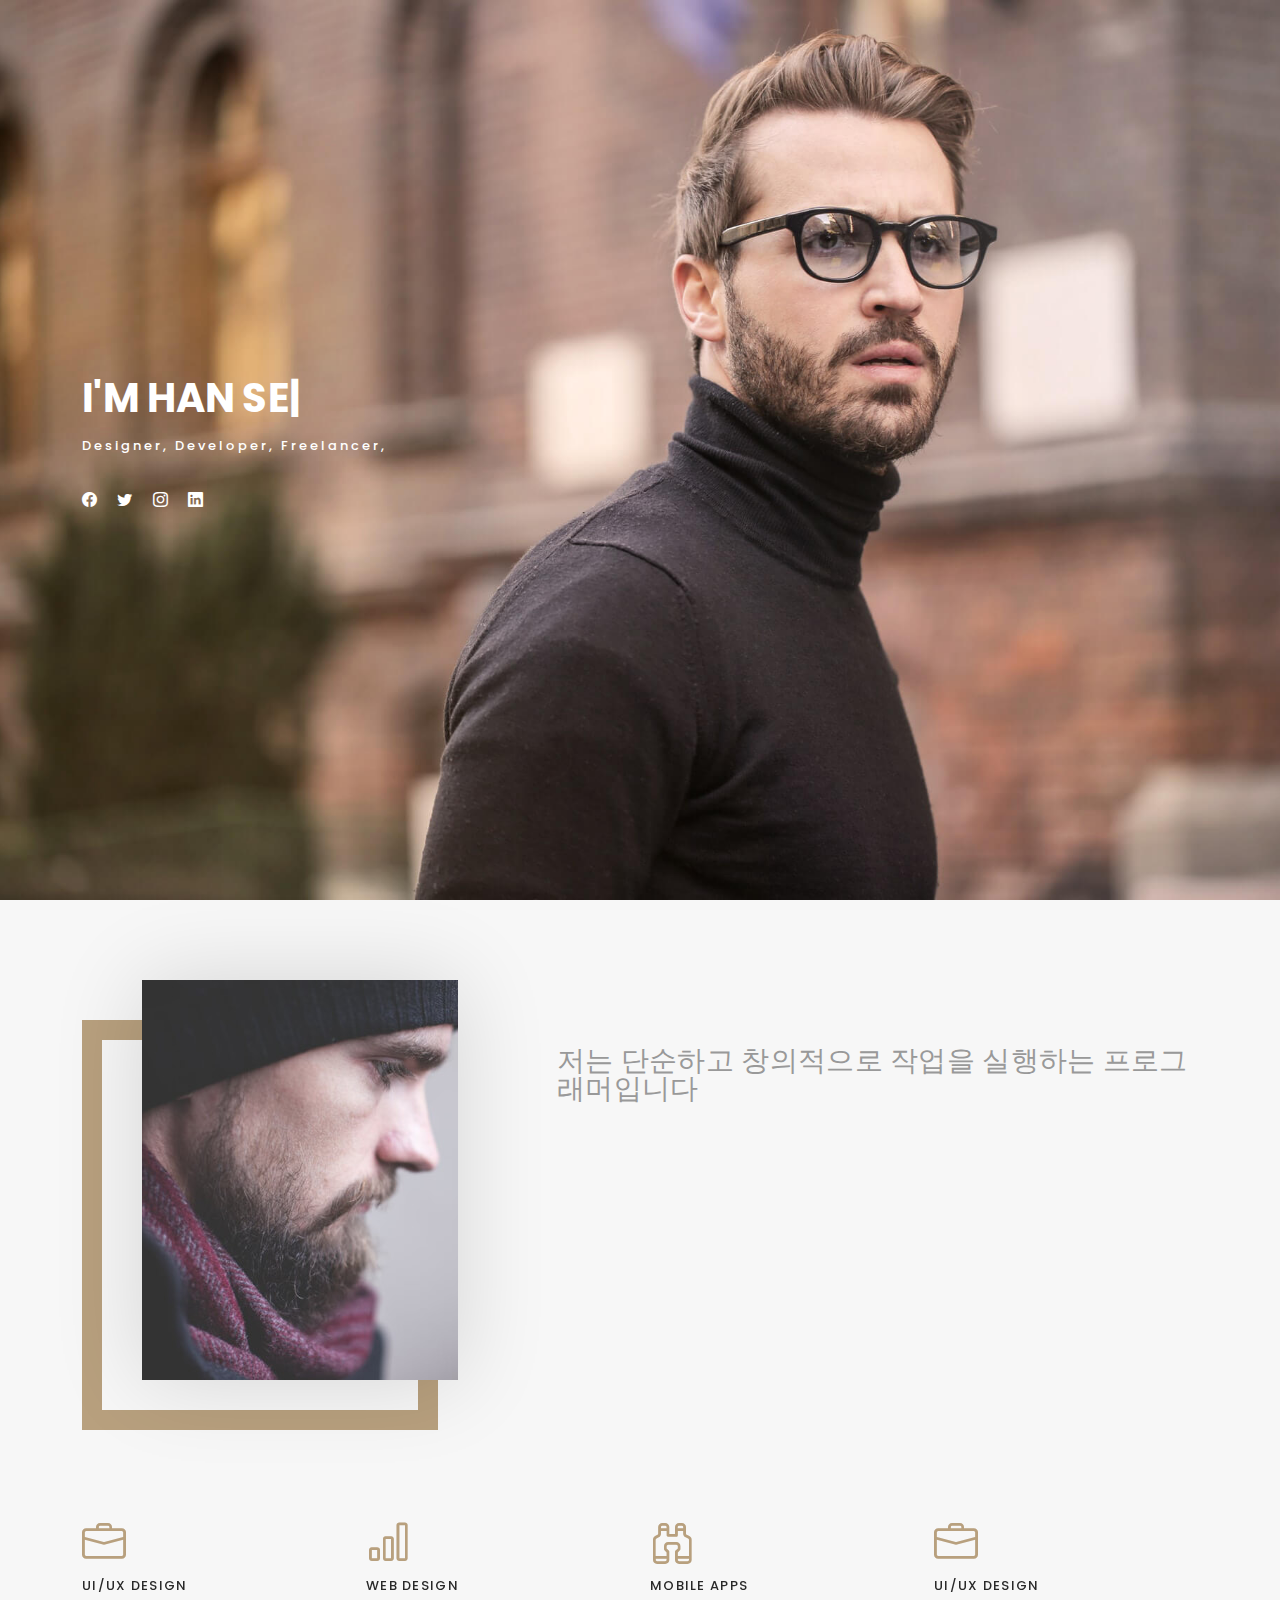
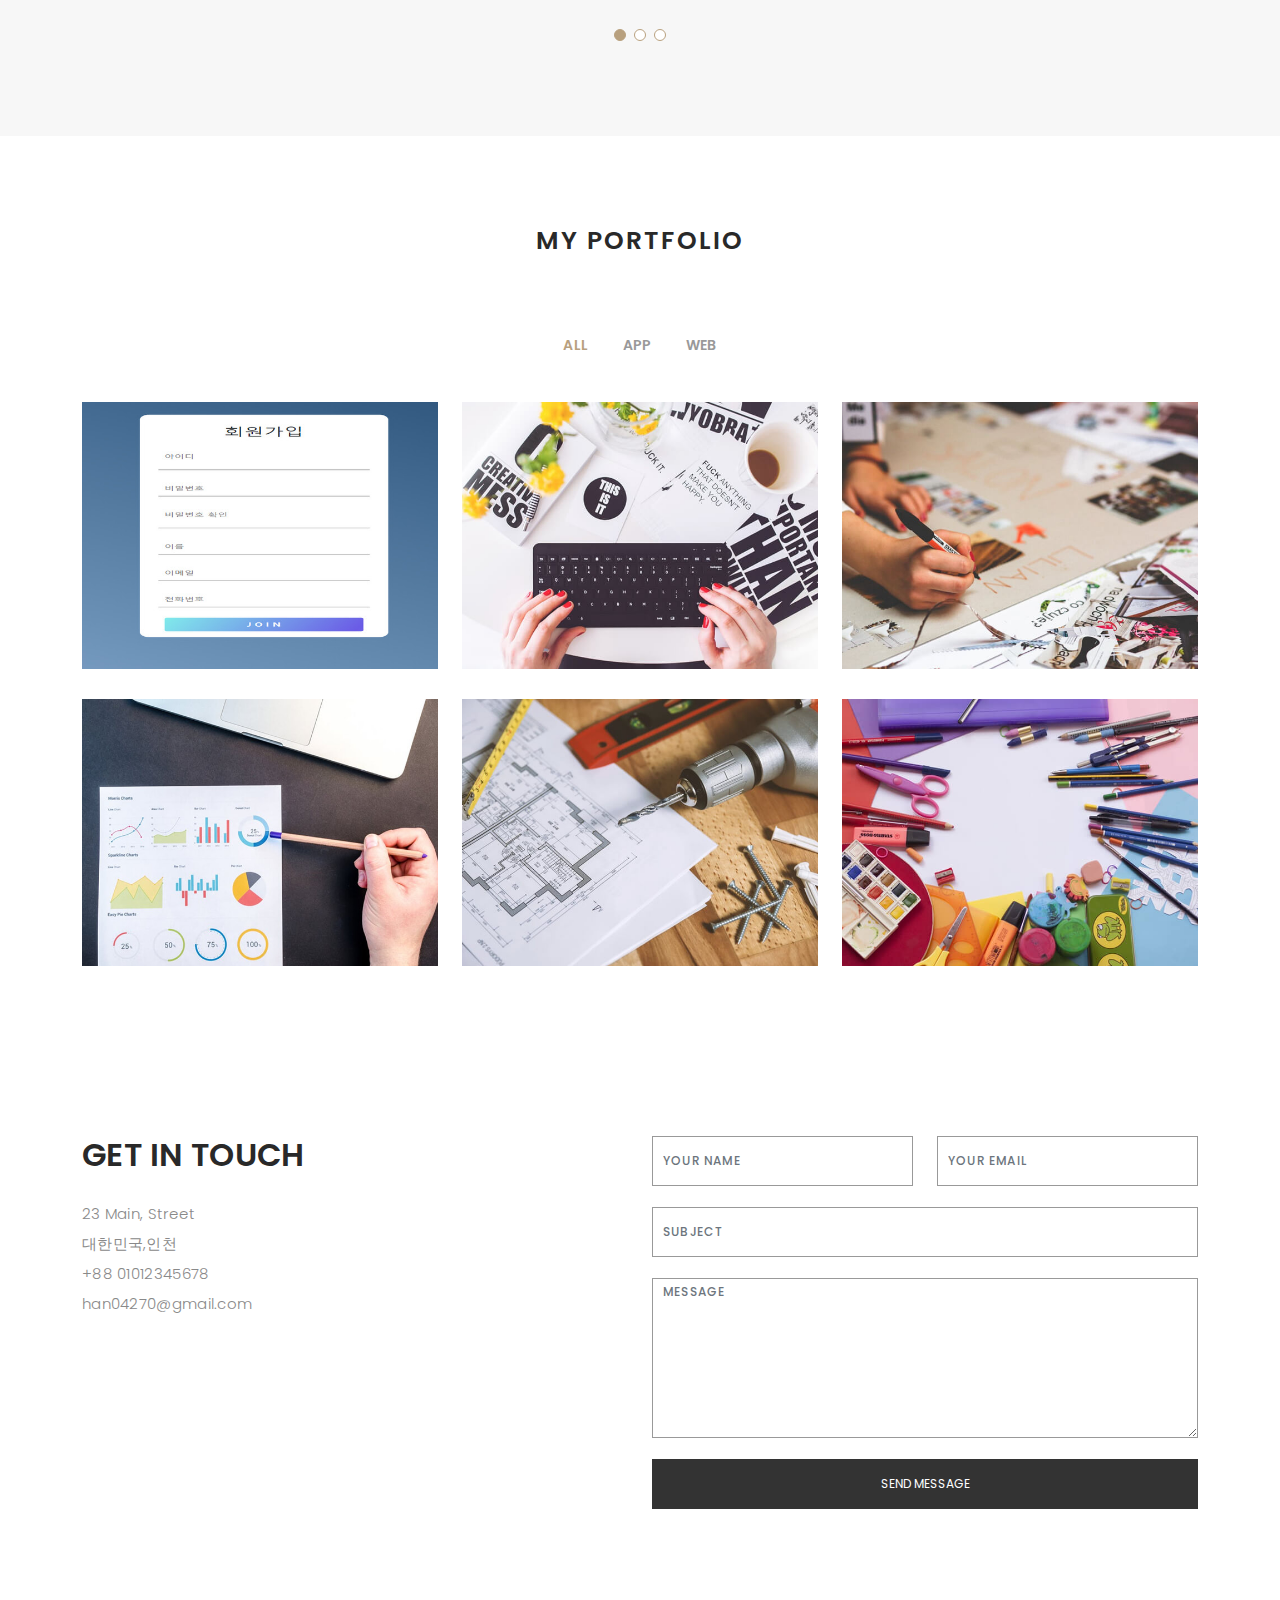
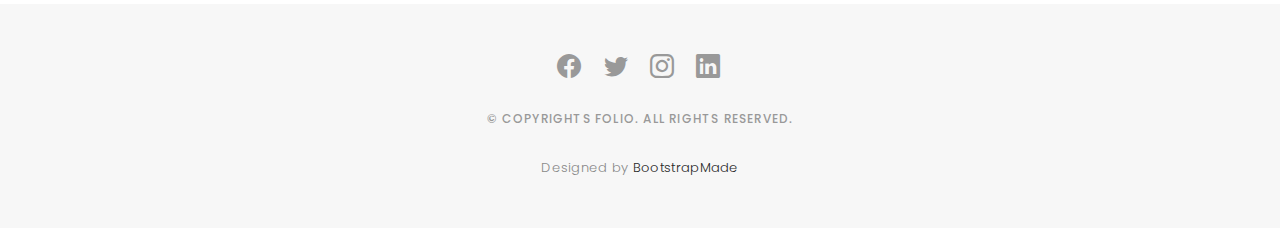
==== commit e7a24447: "0512" ====
--- a/index.html
+++ b/index.html
@@ -49,23 +49,6 @@
           <li><a class="nav-link scrollto active" href="#hero">Home</a></li>
           <li><a class="nav-link scrollto" href="#about">About</a></li>
           <li><a class="nav-link  scrollto" href="#portfolio">Portfolio</a></li>
-          <li class="dropdown"><a href="#"><span>Drop Down</span> <i class="bi bi-chevron-down"></i></a>
-            <ul>
-              <li><a href="#">Drop Down 1</a></li>
-              <li class="dropdown"><a href="#"><span>Deep Drop Down</span> <i class="bi bi-chevron-right"></i></a>
-                <ul>
-                  <li><a href="#">Deep Drop Down 1</a></li>
-                  <li><a href="#">Deep Drop Down 2</a></li>
-                  <li><a href="#">Deep Drop Down 3</a></li>
-                  <li><a href="#">Deep Drop Down 4</a></li>
-                  <li><a href="#">Deep Drop Down 5</a></li>
-                </ul>
-              </li>
-              <li><a href="#">Drop Down 2</a></li>
-              <li><a href="#">Drop Down 3</a></li>
-              <li><a href="#">Drop Down 4</a></li>
-            </ul>
-          </li>
           <li><a class="nav-link scrollto" href="#contact">Contact</a></li>
         </ul>
         <i class="bi bi-list mobile-nav-toggle"></i>
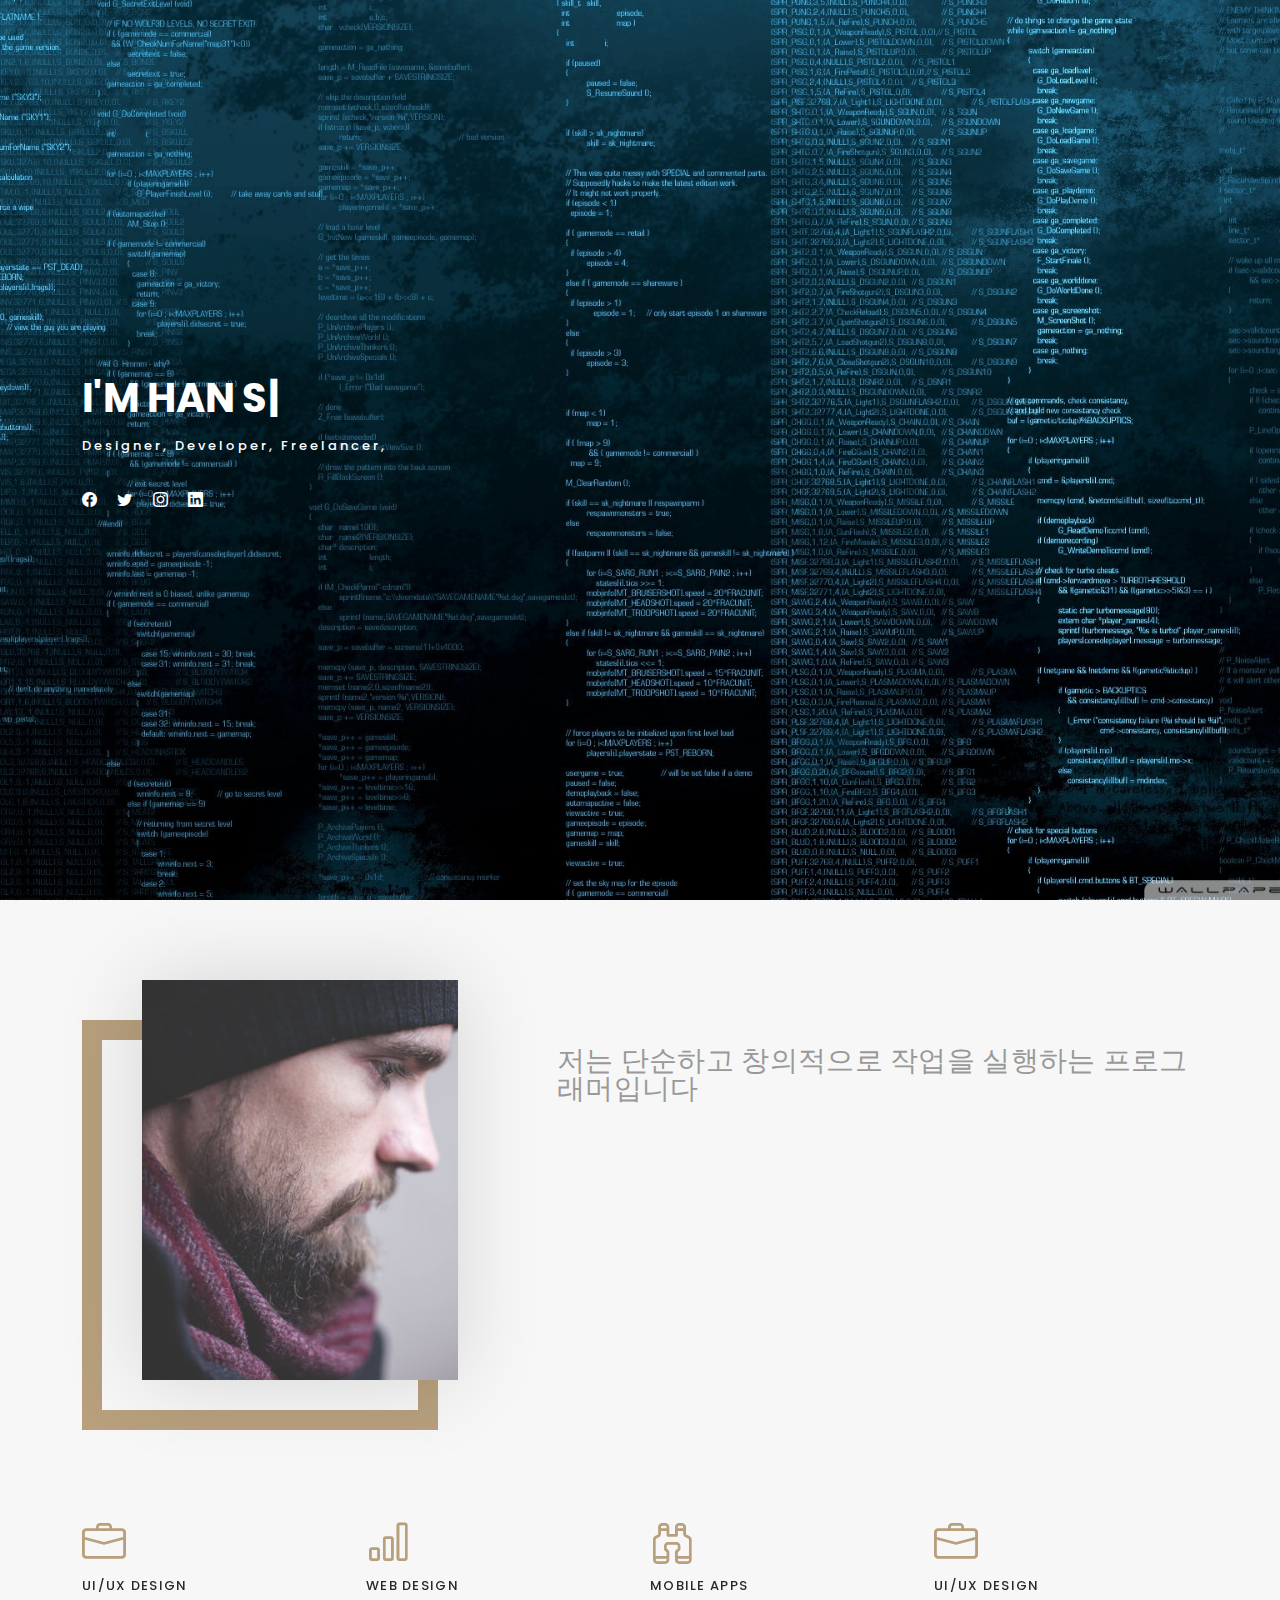
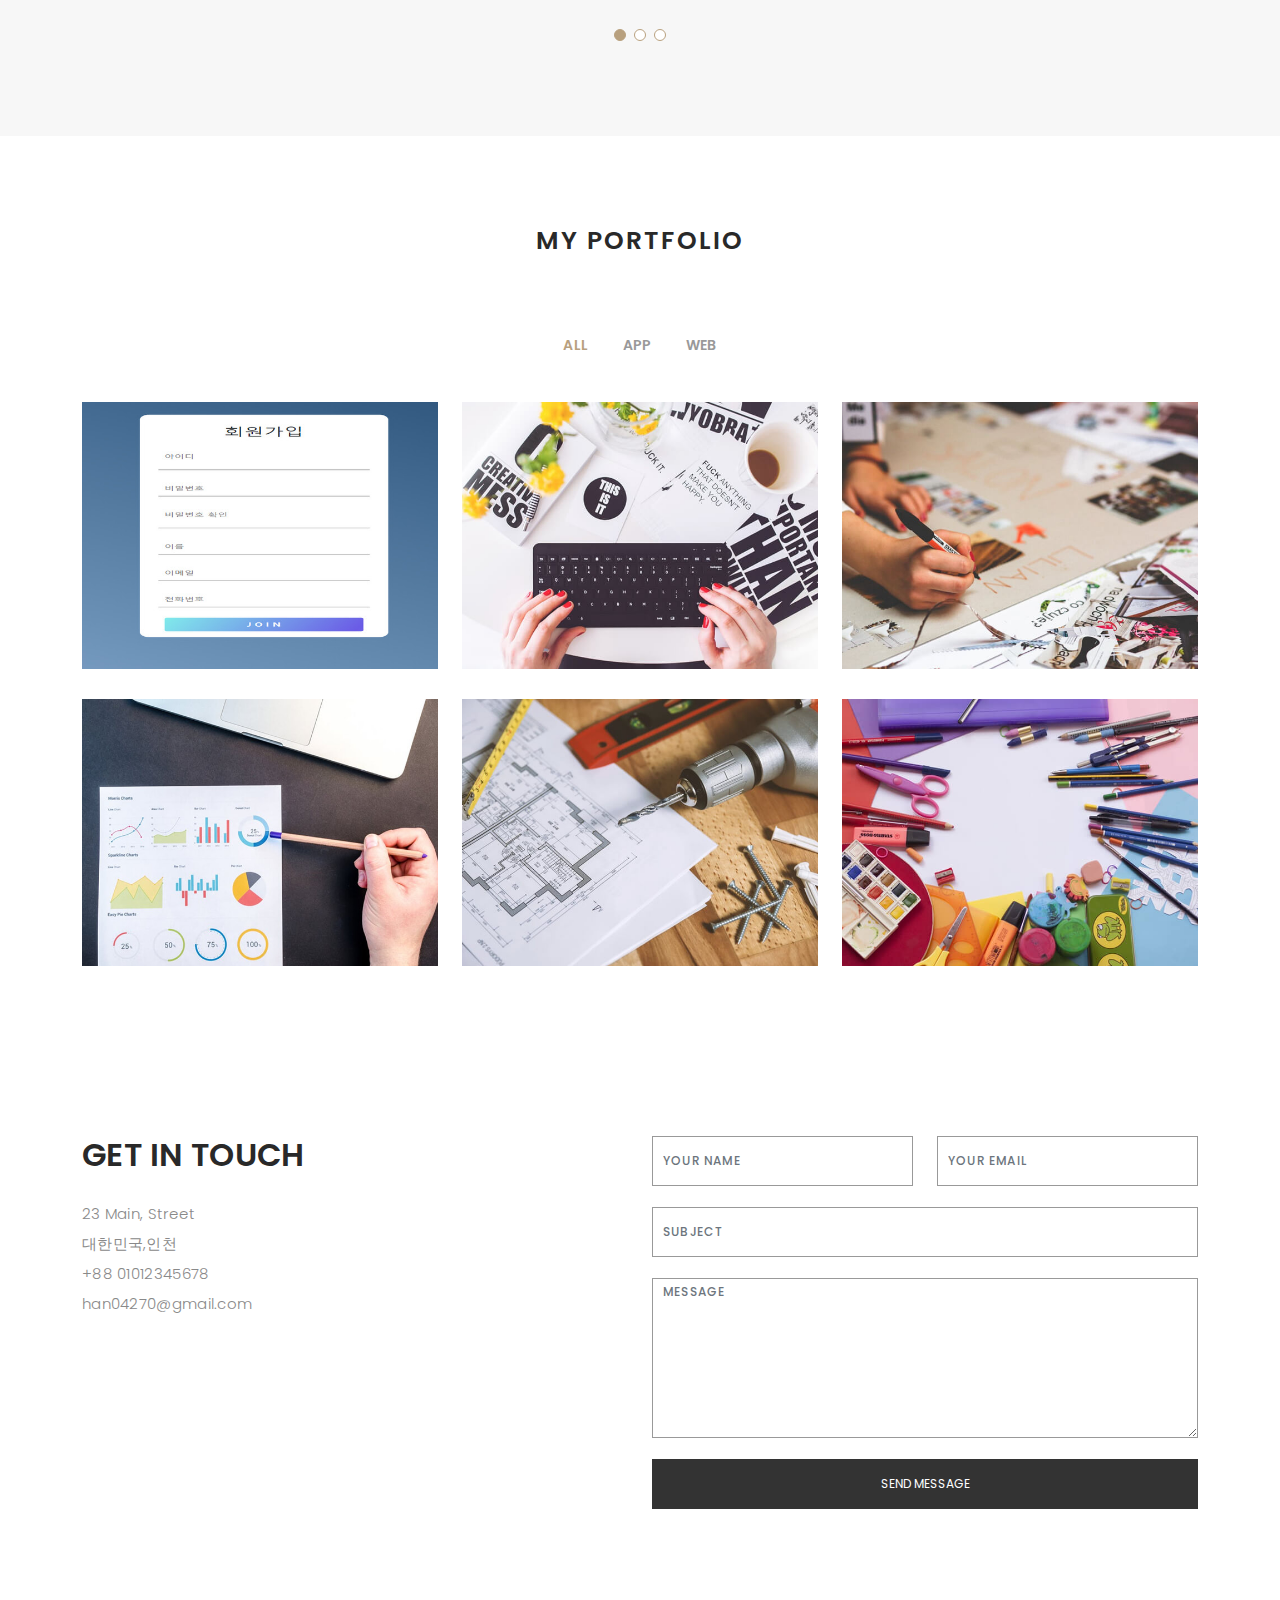
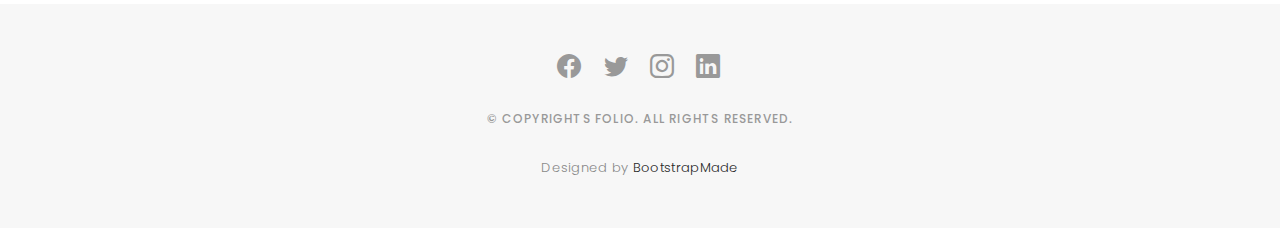
==== commit 8678f398: "0513" ====
--- a/index.html
+++ b/index.html
@@ -40,7 +40,7 @@
   <header id="header" class="fixed-top ">
     <div class="container d-flex align-items-center justify-content-between">
 
-      <a href="index.html" class="logo"><img src="assets/img/logo.png" alt="" class="img-fluid"></a>
+      <a href="index.html" class="logo"><img src="assets/img/logo.1.jpg" alt="" class="img-fluid"></a>
       <!-- Uncomment below if you prefer to use an text logo -->
       <!-- <h1 class="logo"><a href="index.html">Folio</a></h1> -->
 
@@ -68,7 +68,7 @@
         <ul class="list-unstyled list-social">
           <li><a href="#"><i class="bi bi-facebook"></i></a></li>
           <li><a href="#"><i class="bi bi-twitter"></i></a></li>
-          <li><a href="#"><i class="bi bi-instagram"></i></a></li>
+          <li><a href="https://www.instagram.com/han04270/" target="_blank"><i class="bi bi-instagram"></i></a></li>
           <li><a href="#"><i class="bi bi-linkedin"></i></a></li>
         </ul>
       </div>
@@ -305,9 +305,9 @@
       <div class="socials-media text-center">
 
         <ul class="list-unstyled">
-          <li><a href="#"><i class="bi bi-facebook"></i></a></li>
+          <li><a href="#" target="_blank"><i class="bi bi-facebook"></i></a></li>
           <li><a href="#"><i class="bi bi-twitter"></i></a></li>
-          <li><a href="#"><i class="bi bi-instagram"></i></a></li>
+          <li><a href="https://www.instagram.com/han04270/" target="_blank"><i class="bi bi-instagram"></i></a></li>
           <li><a href="#"><i class="bi bi-linkedin"></i></a></li>
         </ul>
 
--- a/assets/css/style.css
+++ b/assets/css/style.css
@@ -392,7 +392,7 @@
 # Hero
 --------------------------------------------------------------*/
 #hero {
-  background: url("../img/home-bg.jpg") repeat scroll center center/cover;
+  background: url("../img/home2.jpg.jpg") repeat scroll center center/cover;
   height: 100vh;
   width: 100%;
 }
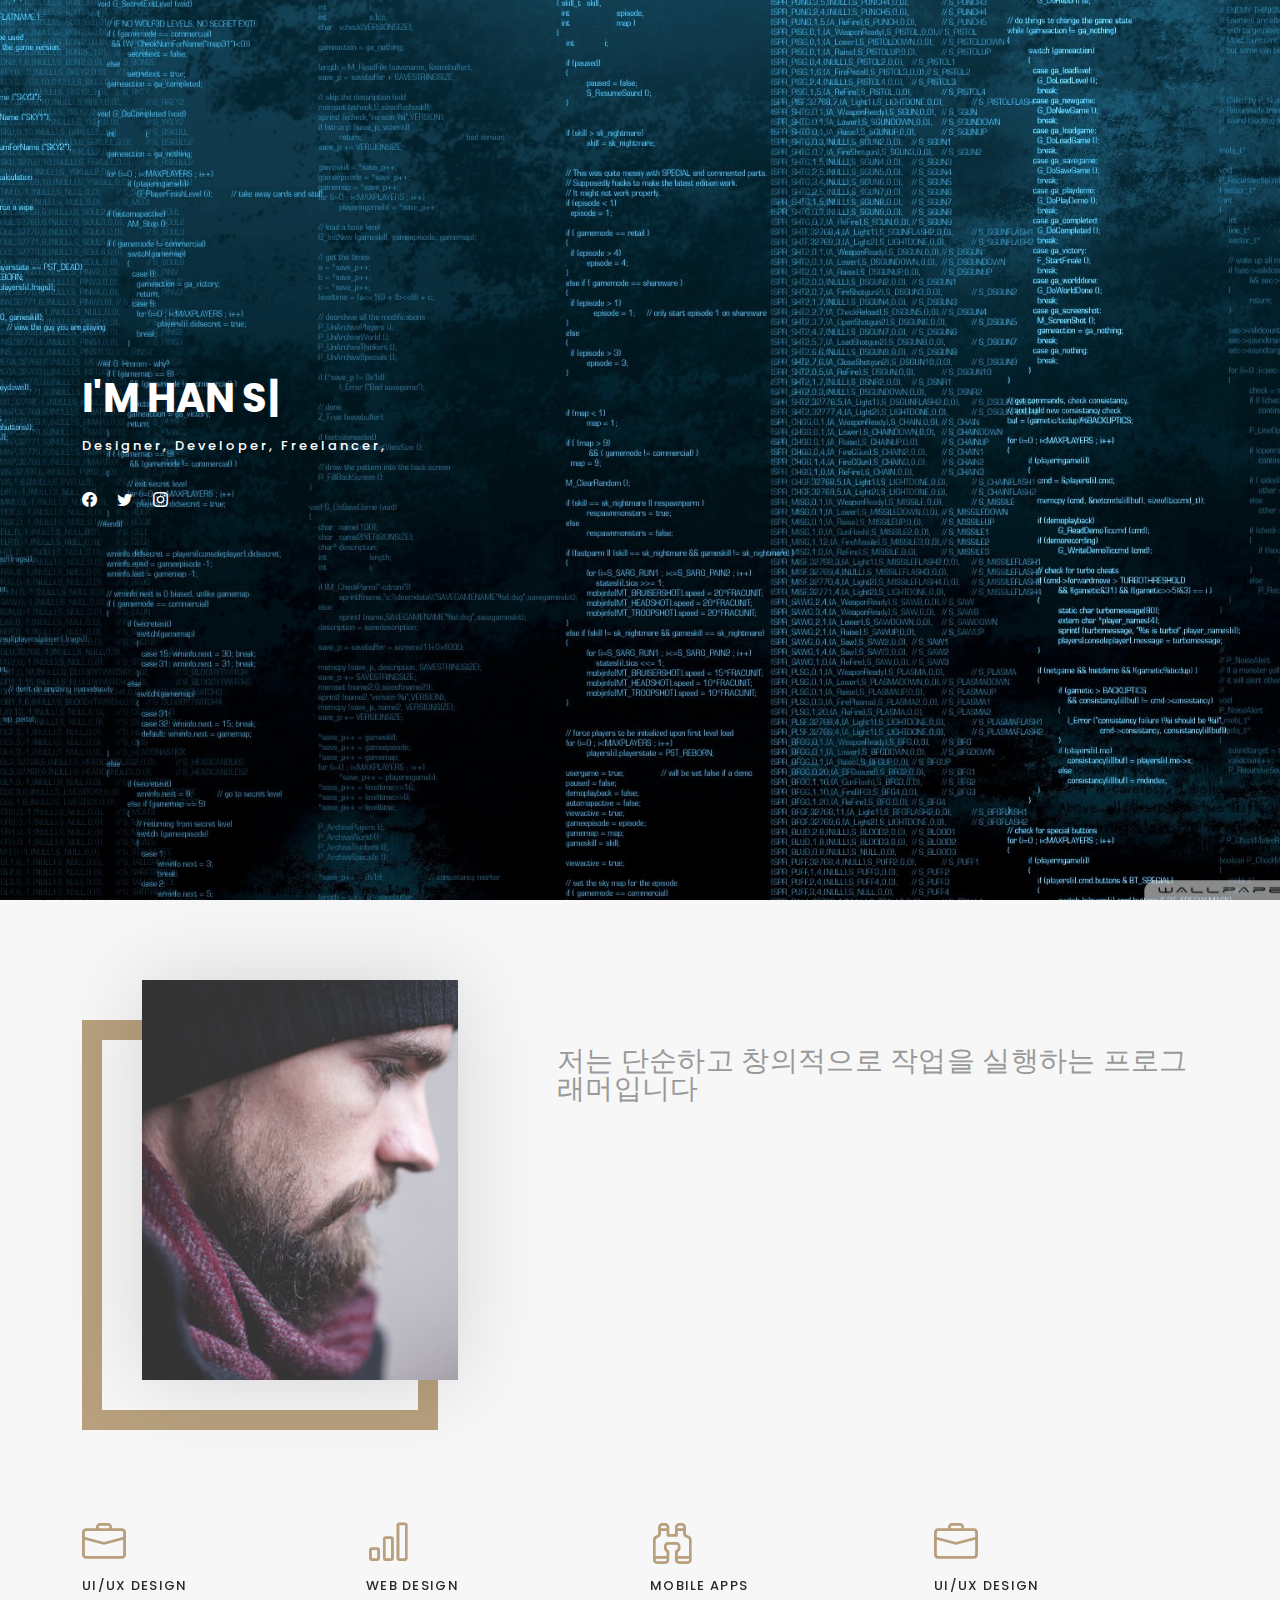
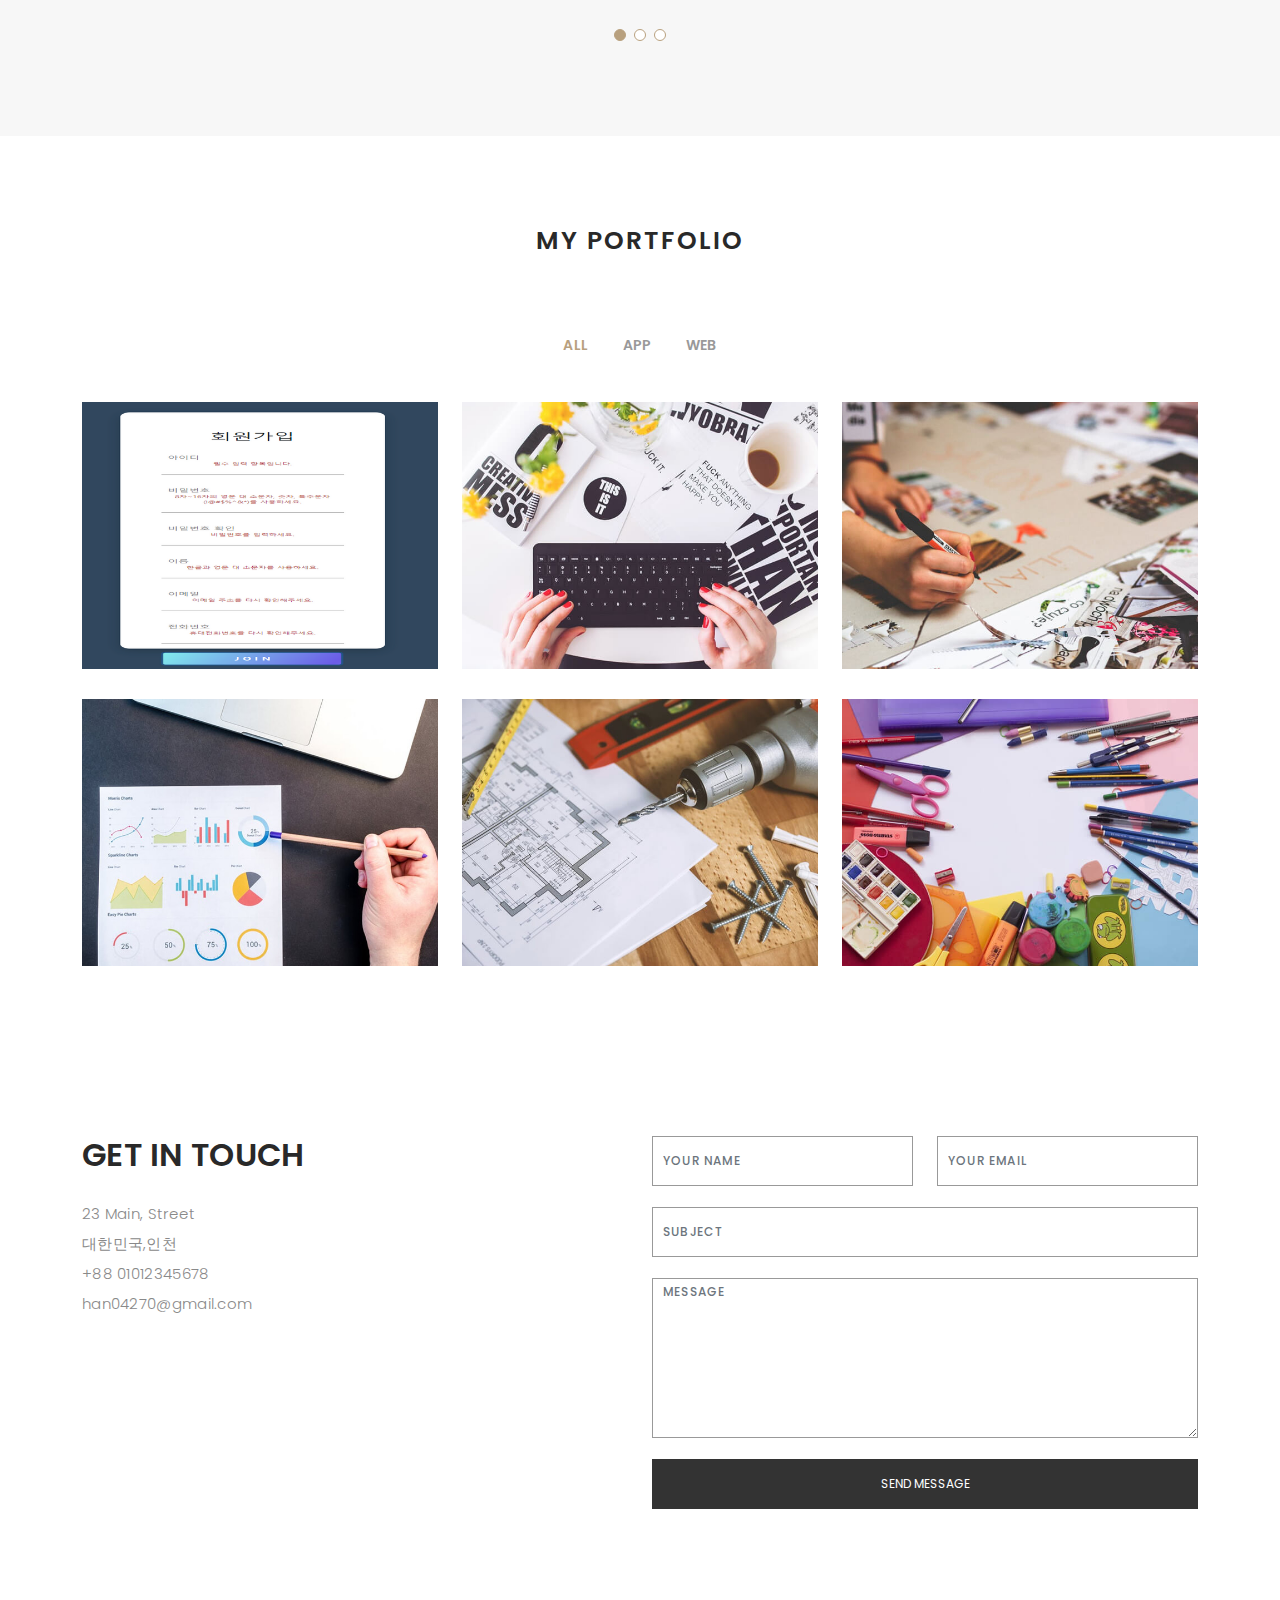
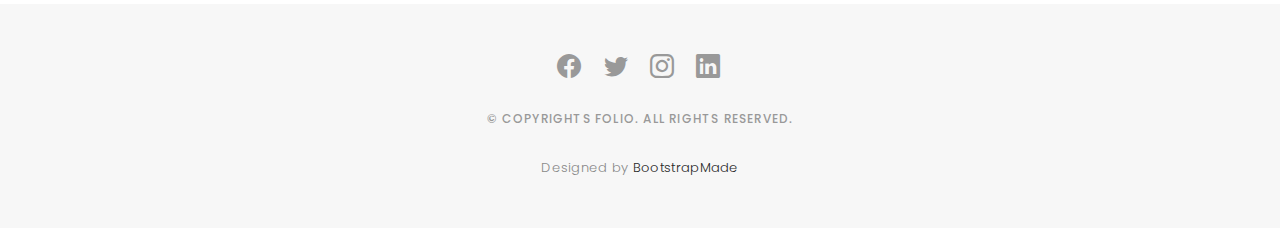
==== commit a27226de: "0513" ====
--- a/index.html
+++ b/index.html
@@ -66,10 +66,9 @@
         <p>Designer, Developer, Freelancer,</p>
 
         <ul class="list-unstyled list-social">
-          <li><a href="#"><i class="bi bi-facebook"></i></a></li>
-          <li><a href="#"><i class="bi bi-twitter"></i></a></li>
+          <li><a href="https://ko-kr.facebook.com/ "target="_blank"><i class="bi bi-facebook"></i></a></li>
+          <li><a href="https://twitter.com/?lang=ko" target="_blank"><i class="bi bi-twitter"></i></a></li>
           <li><a href="https://www.instagram.com/han04270/" target="_blank"><i class="bi bi-instagram"></i></a></li>
-          <li><a href="#"><i class="bi bi-linkedin"></i></a></li>
         </ul>
       </div>
     </div>
@@ -166,11 +165,11 @@
         <div class="row portfolio-container">
 
           <div class="col-lg-4 col-md-6 portfolio-item filter-app">
-            <img src="assets/img/portfolio/portfolio-1.jpg" class="img-fluid" alt="">
+            <img src="assets/img/portfolio/portfolio-1.png" class="img-fluid" alt="">
             <div class="portfolio-info">
               <h4>App 1</h4>
               <p>App</p>
-              <a href="assets/img/portfolio/portfolio-1.jpg" data-gallery="portfolioGallery" class="portfolio-lightbox preview-link" title="App 1"><i class="bx bx-plus"></i></a>
+              <a href="assets/img/portfolio/portfolio-1.png" data-gallery="portfolioGallery" class="portfolio-lightbox preview-link" title="App 1"><i class="bx bx-plus"></i></a>
               <a href="portfolio-details.html" class="details-link" title="More Details"><i class="bx bx-link"></i></a>
             </div>
           </div>
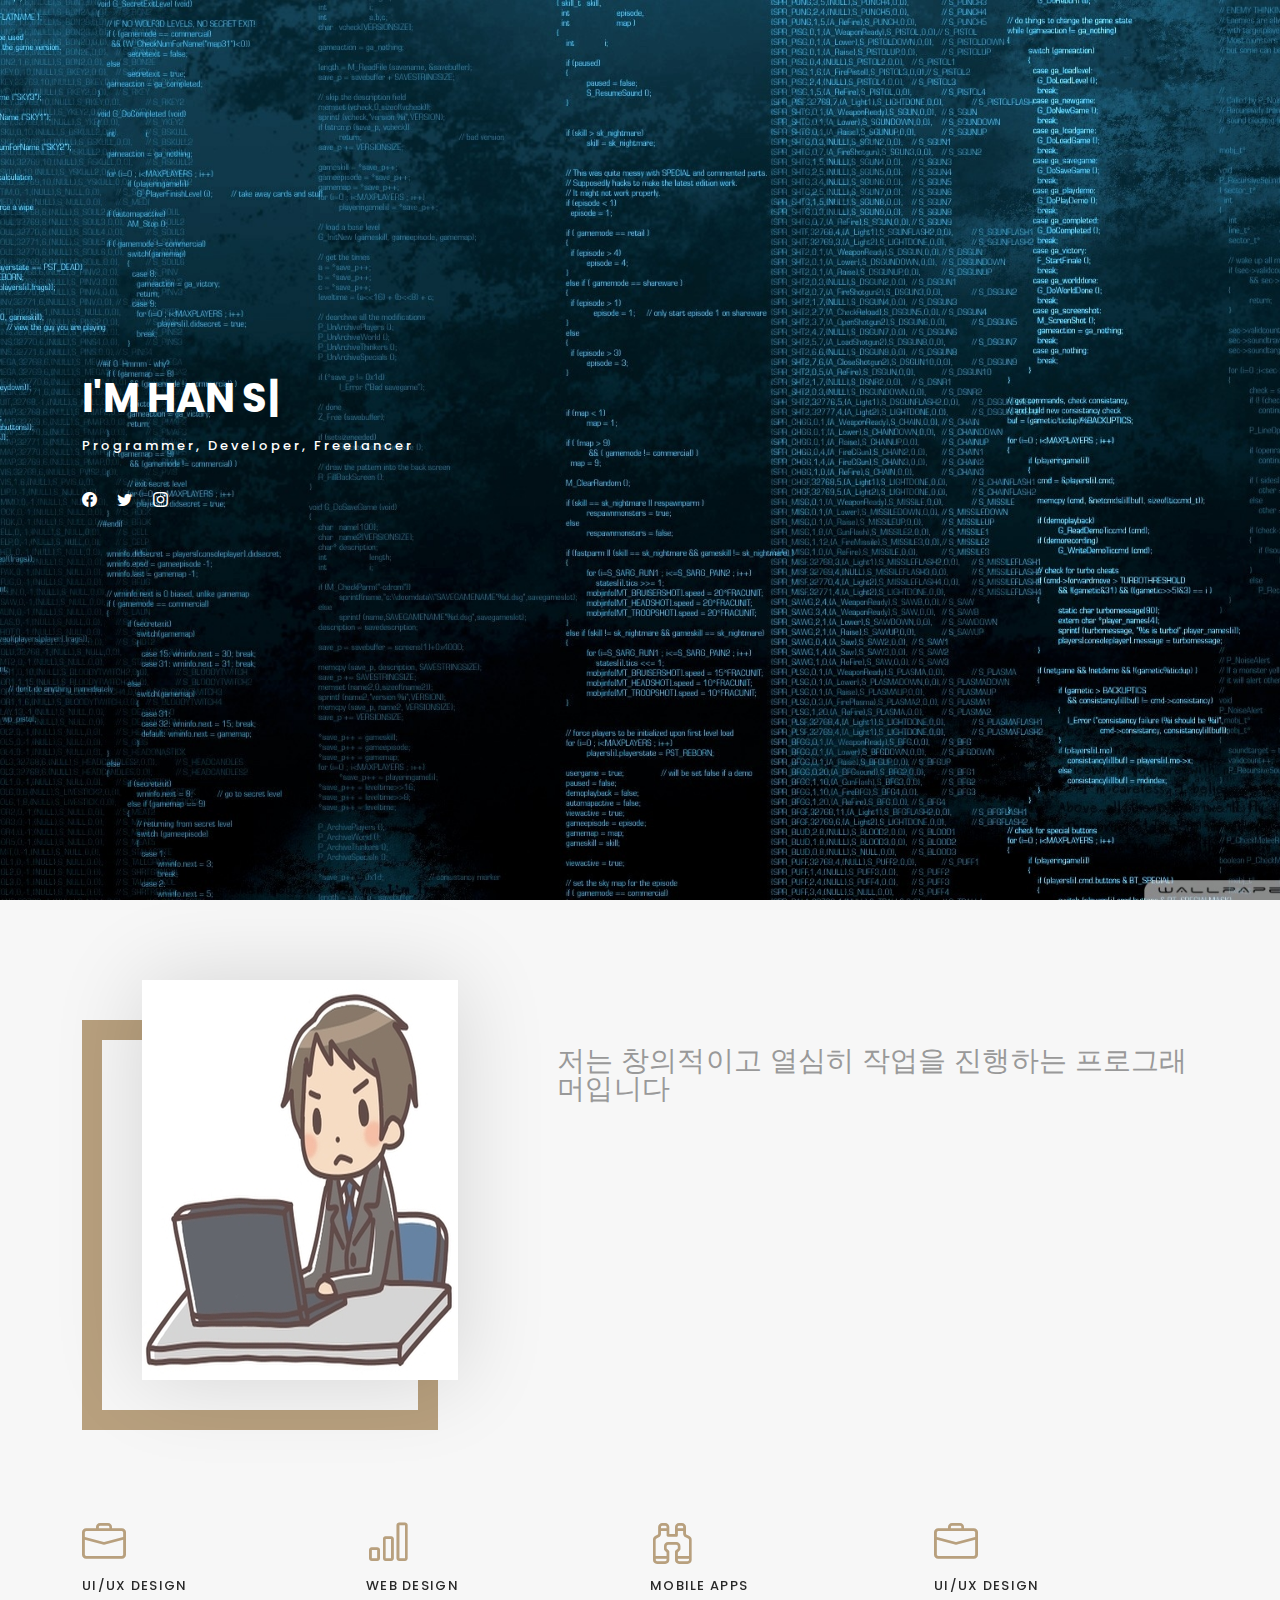
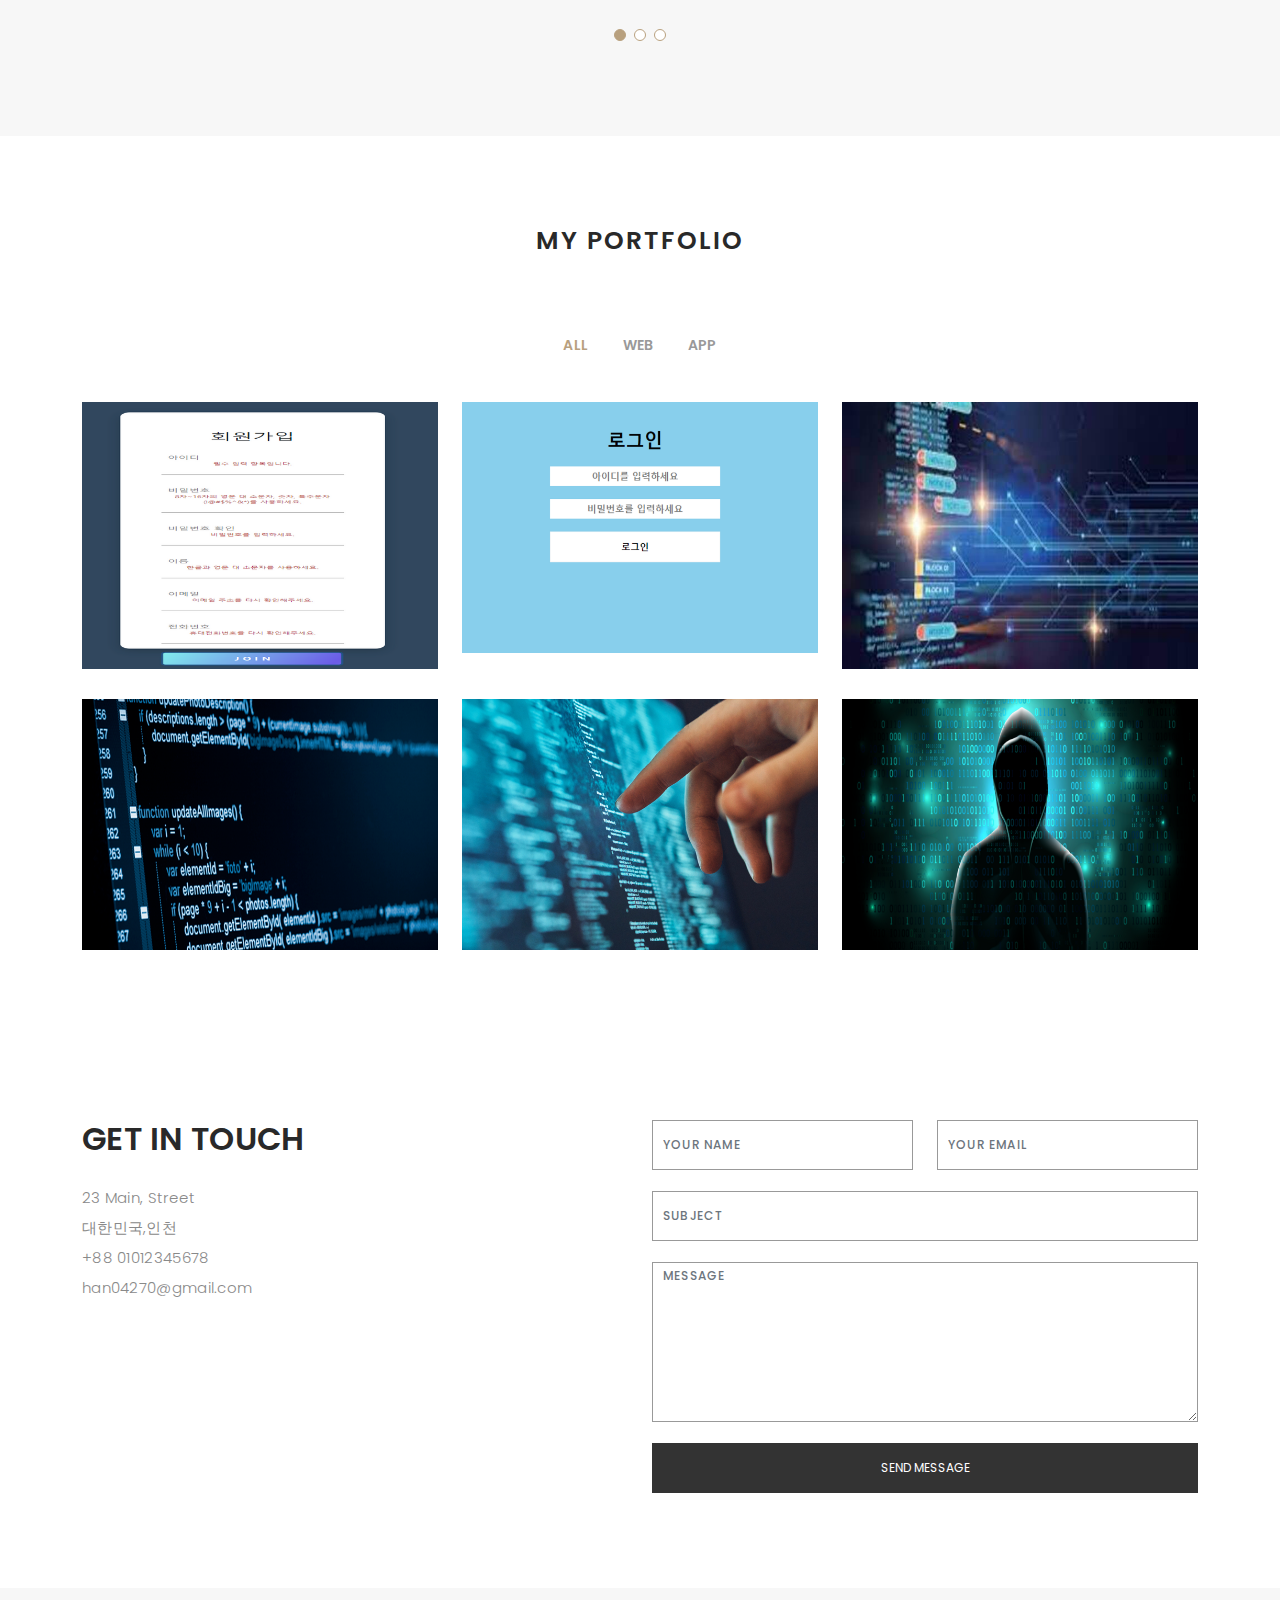
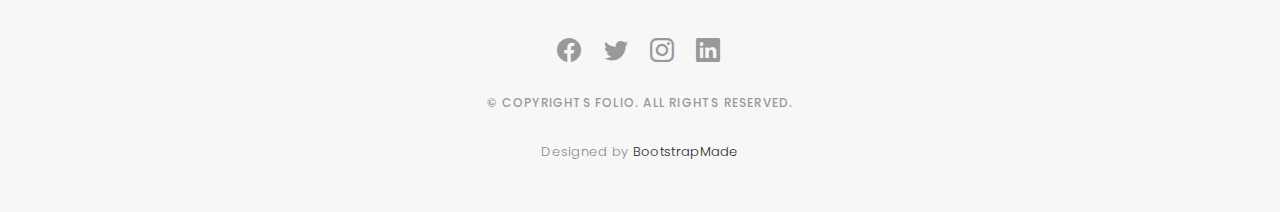
==== commit c674ef19: "0513" ====
--- a/index.html
+++ b/index.html
@@ -62,8 +62,8 @@
 
     <div class="container">
       <div class="hero-content">
-        <h1>I'm <span class="typed" data-typed-items="Han SeungJin, Designer, Developer, Freelancer,"></span></h1>
-        <p>Designer, Developer, Freelancer,</p>
+        <h1>I'm <span class="typed" data-typed-items="Han SeungJin,programmer, Developer, Freelancer,"></span></h1>
+        <p>programmer, Developer, Freelancer</p>
 
         <ul class="list-unstyled list-social">
           <li><a href="https://ko-kr.facebook.com/ "target="_blank"><i class="bi bi-facebook"></i></a></li>
@@ -84,7 +84,7 @@
           <div class="col-lg-4 ">
             <div class="div-img-bg">
               <div class="about-img">
-                <img src="assets/img/me.jpg" class="img-responsive" alt="me">
+                <img src="assets/img/me.1.jpg" class="img-responsive" alt="me">
               </div>
             </div>
           </div>
@@ -92,7 +92,7 @@
           <div class="col-lg-7">
             <div class="about-descr">
 
-              <p class="p-heading">저는 단순하고 창의적으로 작업을 실행하는 프로그래머입니다 </p>
+              <p class="p-heading">저는 창의적이고 열심히 작업을 진행하는 프로그래머입니다 </p>
 
 
             </div>
@@ -156,60 +156,61 @@
           <div class="col-lg-12 d-flex justify-content-center">
             <ul id="portfolio-flters">
               <li data-filter="*" class="filter-active">All</li>
-              <li data-filter=".filter-app">App</li>
-              <li data-filter=".filter-web">Web</li>
+              <li data-filter=".filter-web">web</li>
+              <li data-filter=".filter-app">app</li>
+
             </ul>
           </div>
         </div>
 
         <div class="row portfolio-container">
 
+          <div class="col-lg-4 col-md-6 portfolio-item filter-web">
+            <img src="assets/img/portfolio/portfolio-1.png" class="img-fluid" alt="">
+            <div class="portfolio-info">
+              <h4>회원가입</h4>
+              <p>web</p>
+              <a href="assets/img/portfolio/portfolio-1.png" data-gallery="portfolioGallery" class="portfolio-lightbox preview-link" title="회원가입"><i class="bx bx-plus"></i></a>
+              <a href="portfolio-details.html" class="details-link" title="More Details"><i class="bx bx-link"></i></a>
+            </div>
+          </div>
+
+          <div class="col-lg-4 col-md-6 portfolio-item filter-web">
+            <img src="assets/img/portfolio/login.png" class="img-fluid" alt="">
+            <div class="portfolio-info">
+              <h4>로그인 </h4>
+              <p>Web</p>
+              <a href="assets/img/portfolio/login.png" data-gallery="portfolioGallery" class="portfolio-lightbox preview-link" title="Web 3"><i class="bx bx-plus"></i></a>
+              <a href="portfolio-details2.html" class="details-link" title="More Details"><i class="bx bx-link"></i></a>
+            </div>
+          </div>
+
+          <div class="col-lg-4 col-md-6 portfolio-item filter-web">
+            <img src="assets/img/portfolio/portfolio-2.jpg" class="img-fluid" alt="">
+            <div class="portfolio-info">
+              <h4>wab 1</h4>
+              <p>wab</p>
+              <a href="assets/img/portfolio/portfolio-2.jpg" data-gallery="portfolioGallery" class="portfolio-lightbox preview-link" title="App 2"><i class="bx bx-plus"></i></a>
+              <a href="portfolio-details.html" class="details-link" title="More Details"><i class="bx bx-link"></i></a>
+            </div>
+          </div>
+
           <div class="col-lg-4 col-md-6 portfolio-item filter-app">
-            <img src="assets/img/portfolio/portfolio-1.png" class="img-fluid" alt="">
+            <img src="assets/img/portfolio/portfolio-3 (2).jpg" class="img-fluid" alt="">
             <div class="portfolio-info">
               <h4>App 1</h4>
               <p>App</p>
-              <a href="assets/img/portfolio/portfolio-1.png" data-gallery="portfolioGallery" class="portfolio-lightbox preview-link" title="App 1"><i class="bx bx-plus"></i></a>
-              <a href="portfolio-details.html" class="details-link" title="More Details"><i class="bx bx-link"></i></a>
-            </div>
-          </div>
-
-          <div class="col-lg-4 col-md-6 portfolio-item filter-web">
-            <img src="assets/img/portfolio/portfolio-2.jpg" class="img-fluid" alt="">
-            <div class="portfolio-info">
-              <h4>Web 3</h4>
-              <p>Web</p>
-              <a href="assets/img/portfolio/portfolio-2.jpg" data-gallery="portfolioGallery" class="portfolio-lightbox preview-link" title="Web 3"><i class="bx bx-plus"></i></a>
-              <a href="portfolio-details2.html" class="details-link" title="More Details"><i class="bx bx-link"></i></a>
+              <a href="assets/img/portfolio/portfolio-3 (2).jpg" data-gallery="portfolioGallery" class="portfolio-lightbox preview-link" title="Card 2"><i class="bx bx-plus"></i></a>
+              <a href="portfolio-details.html" class="details-link" title="More Details"><i class="bx bx-link"></i></a>
             </div>
           </div>
 
           <div class="col-lg-4 col-md-6 portfolio-item filter-app">
-            <img src="assets/img/portfolio/portfolio-3.jpg" class="img-fluid" alt="">
+            <img src="assets/img/portfolio/portfolio-4.jpg" class="img-fluid" alt="">
             <div class="portfolio-info">
               <h4>App 2</h4>
               <p>App</p>
-              <a href="assets/img/portfolio/portfolio-3.jpg" data-gallery="portfolioGallery" class="portfolio-lightbox preview-link" title="App 2"><i class="bx bx-plus"></i></a>
-              <a href="portfolio-details.html" class="details-link" title="More Details"><i class="bx bx-link"></i></a>
-            </div>
-          </div>
-
-          <div class="col-lg-4 col-md-6 portfolio-item filter-card">
-            <img src="assets/img/portfolio/portfolio-4.jpg" class="img-fluid" alt="">
-            <div class="portfolio-info">
-              <h4>Card 2</h4>
-              <p>Card</p>
-              <a href="assets/img/portfolio/portfolio-4.jpg" data-gallery="portfolioGallery" class="portfolio-lightbox preview-link" title="Card 2"><i class="bx bx-plus"></i></a>
-              <a href="portfolio-details.html" class="details-link" title="More Details"><i class="bx bx-link"></i></a>
-            </div>
-          </div>
-
-          <div class="col-lg-4 col-md-6 portfolio-item filter-web">
-            <img src="assets/img/portfolio/portfolio-5.jpg" class="img-fluid" alt="">
-            <div class="portfolio-info">
-              <h4>Web 2</h4>
-              <p>Web</p>
-              <a href="assets/img/portfolio/portfolio-5.jpg" data-gallery="portfolioGallery" class="portfolio-lightbox preview-link" title="Web 2"><i class="bx bx-plus"></i></a>
+              <a href="assets/img/portfolio/portfolio-4.jpg" data-gallery="portfolioGallery" class="portfolio-lightbox preview-link" title="Web 2"><i class="bx bx-plus"></i></a>
               <a href="portfolio-details.html" class="details-link" title="More Details"><i class="bx bx-link"></i></a>
             </div>
           </div>
